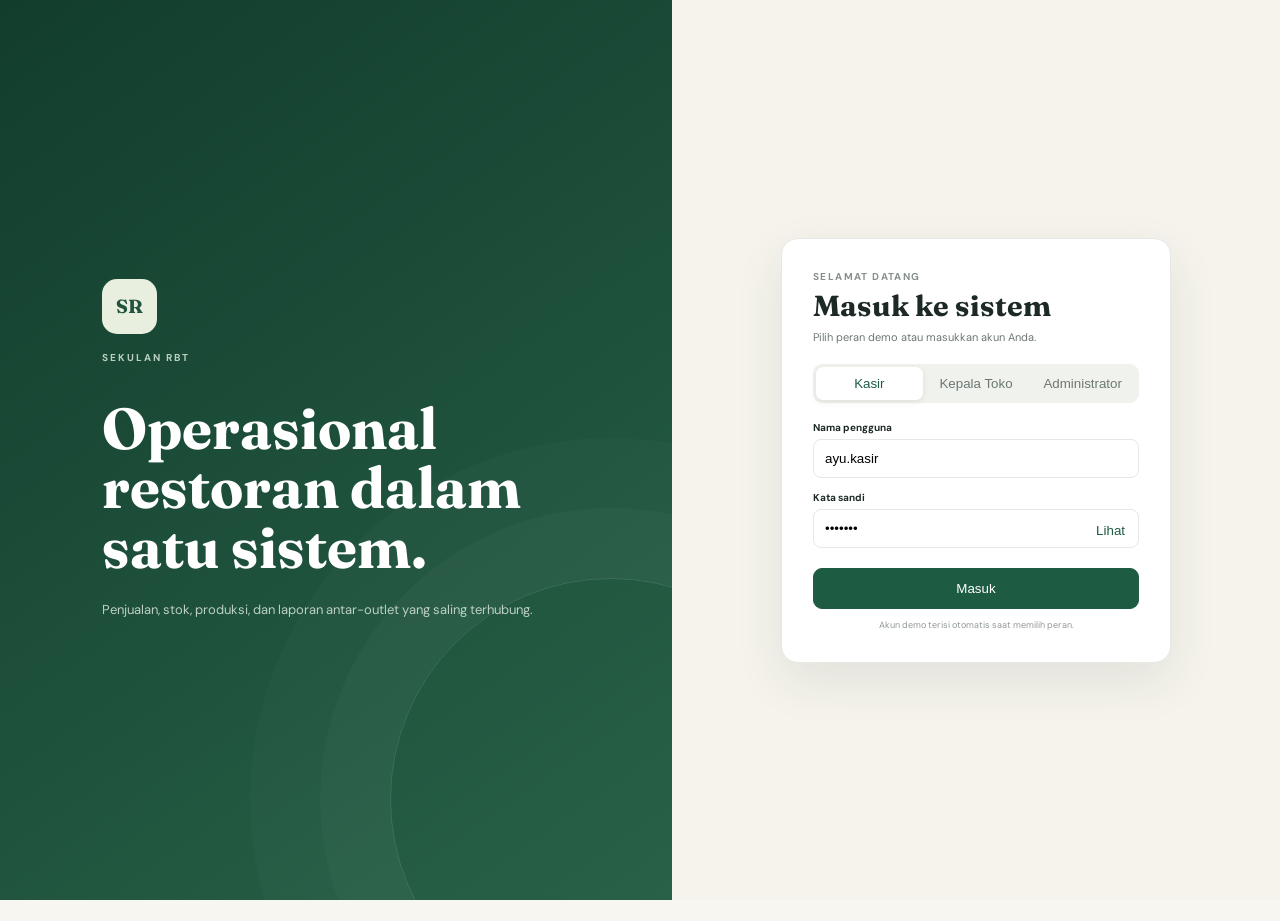
==== index.html @ 264e91ba "Initial commit dari proyek lokal" ====
<!doctype html>
<html lang="id">
<head>
  <meta charset="UTF-8" />
  <meta name="viewport" content="width=device-width, initial-scale=1.0" />
  <title>Sekulan RBT POS</title>
  <link rel="preconnect" href="https://fonts.googleapis.com">
  <link rel="preconnect" href="https://fonts.gstatic.com" crossorigin>
  <link href="https://fonts.googleapis.com/css2?family=DM+Sans:wght@400;500;600;700&family=Fraunces:opsz,wght@9..144,600;9..144,700&display=swap" rel="stylesheet">
  <link rel="stylesheet" href="styles.css" />
</head>
<body>
  <div class="app-shell">
    <aside class="sidebar">
      <div class="brand">
        <div class="brand-mark">SR</div>
        <div><strong>Sekulan RBT</strong><span>Point of Sale</span></div>
      </div>
      <nav>
        <button class="nav-item active" data-view="pos"><span>▦</span> Kasir</button>
        <button class="nav-item" data-view="inventory"><span>◫</span> Persediaan</button>
        <button class="nav-item" data-view="orders"><span>☰</span> Pesanan</button>
        <button class="nav-item" data-view="reports"><span>⌁</span> Laporan</button>
        <button class="nav-item" data-view="admin"><span>⚙</span> Admin</button>
      </nav>
      <div class="outlet-card">
        <span class="eyebrow">OUTLET AKTIF</span>
        <strong>Sekulan RBT 519A</strong>
        <span>Kasir hanya dapat mengakses outlet ini.</span>
      </div>
      <div class="profile"><div class="avatar">AS</div><div><strong>Ayu Setiani</strong><span>Kasir • Shift pagi</span></div><button id="logoutButton" aria-label="Keluar" title="Logout">↗</button></div>
    </aside>

    <main>
      <section id="pos" class="view active">
        <header class="topbar">
          <div><p class="eyebrow">MINGGU, 20 SEPTEMBER 2026</p><h1>Selamat pagi, Ayu</h1><span class="shift-badge hidden" id="shiftBadge"></span></div>
          <div class="top-actions"><button class="btn ghost" id="closeShift">Tutup shift</button><button class="btn primary" id="newOrder">+ Pesanan baru</button></div>
        </header>

        <div class="pos-layout">
          <section class="menu-pane">
            <div class="search-row">
              <label class="search"><span>⌕</span><input id="menuSearch" placeholder="Cari menu atau harga..." /><button type="button" class="search-clear hidden" id="clearSearch" aria-label="Hapus pencarian">×</button></label>
              <button class="btn add-menu" id="addMenu">＋ Tambah menu</button>
            </div>
            <div class="category-tabs" id="categoryTabs"></div>
            <div class="section-heading"><div><h2 id="categoryTitle">Menu paket</h2><p id="itemCount"></p></div><button class="icon-btn">⋮</button></div>
            <div class="menu-grid" id="menuGrid"></div>
          </section>

          <aside class="cart-pane">
            <div class="cart-head"><div><p class="eyebrow">PESANAN</p><h2 id="cartOrderNo">#RBT-0920-087</h2></div><span class="status" id="cartStatus">Makan di tempat</span></div>
            <div class="customer-row"><span>◎</span><div id="customerInfo"><small>Pelanggan</small><strong>Umum</strong></div><button id="changeCustomer">Ubah</button></div>
            <div class="cart-list" id="cartList"></div>
            <button class="add-note" id="addFee">＋ Tambahkan fee driver</button>
            <div class="totals">
              <div><span>Subtotal</span><strong id="subtotal">Rp0</strong></div>
              <div id="feeLine" class="hidden"><span id="feeLineLabel">Fee driver</span><strong id="feeTotal">-Rp0</strong></div>
              <div id="paidLine" class="hidden"><span>Dibayar</span><strong id="paidTotal">-Rp0</strong></div>
              <div class="grand-total"><span id="grandLabel">Total pembayaran</span><strong id="grandTotal">Rp0</strong></div>
            </div>
            <button class="pay-button" id="payButton"><span>Bayar sekarang</span><strong id="payAmount">Rp0</strong></button>
            <p class="stock-note">Stok barang dagangan akan terpotong otomatis setelah pembayaran.</p>
          </aside>
        </div>
      </section>

      <section id="inventory" class="view">
        <header class="topbar"><div><p class="eyebrow">OPERASIONAL OUTLET</p><h1>Persediaan</h1></div><div class="top-actions"><button class="btn ghost" id="productionIssue">− Keluarkan untuk produksi</button><button class="btn primary" id="transferStock">⇄ Transfer antar toko</button></div></header>
        <div class="summary-grid">
          <article><span class="metric-icon amber">!</span><div><small>Stok menipis</small><strong id="lowStockCount">6 item</strong></div><span class="trend warn">Perlu restok</span></article>
          <article><span class="metric-icon green">✓</span><div><small>Bahan baku</small><strong id="rawItemCount">48 item</strong></div><span class="trend">Aktif</span></article>
          <article><span class="metric-icon blue">↗</span><div><small>Transfer hari ini</small><strong>3 TAT</strong></div><span class="trend">Tercatat</span></article>
        </div>
        <div class="stock-ledger-tabs"><button class="active" data-stock="raw">LPP bahan baku</button><button data-stock="finished">LPP barang dagangan</button><span>Dua buku stok dicatat terpisah</span></div>
        <div class="inventory-grid">
          <article class="panel"><div class="panel-head"><div><h2 id="stockTitle">Stok bahan baku</h2><p id="stockSubtitle">Masuk, pemakaian produksi, dan transfer.</p></div><button class="btn ghost" id="stockIn">+ Stok masuk</button></div><div id="rawTable"></div></article>
          <article class="panel"><div class="panel-head"><div><h2>Riwayat TAT</h2><p>Transfer antar toko terbaru.</p></div><button class="text-btn">Lihat semua</button></div><div class="timeline" id="tatList"></div></article>
        </div>
        <article class="panel" id="requestPanel">
          <div class="panel-head"><div><h2>Permintaan barang</h2><p id="requestCount">Pengajuan bahan baku, persetujuan, PO, dan penerimaan.</p></div><button class="btn primary" id="addRequest">+ Buat permintaan</button></div>
          <div class="order-toolbar"><div class="order-chips" id="requestStatusFilter"><button class="active" data-status="Semua">Semua</button><button data-status="Menunggu persetujuan">Menunggu persetujuan</button><button data-status="Disetujui">Disetujui</button><button data-status="PO dicetak">PO dicetak</button><button data-status="Selesai">Selesai</button><button data-status="Ditolak">Ditolak</button></div><label class="search"><span>⌕</span><input id="requestSearch" placeholder="Cari no. permintaan atau peminta..." /></label></div>
          <div class="table-scroll" id="requestTable"></div>
        </article>
        <div id="requestFormPanel" class="hidden">
          <article class="panel">
            <div class="panel-head"><div><h2>Pilih bahan baku</h2><p>Item menipis tampil paling atas dan sudah tercentang. Isi qty yang diminta untuk setiap item yang dicentang.</p></div></div>
            <div class="order-info req-info"><label>Outlet<span id="rfOutletWrap"></span></label><label>Catatan<input id="rfNote" placeholder="Mis. untuk produksi akhir pekan" /></label></div>
            <div class="order-toolbar"><div class="order-chips" id="rfStatusFilter"><button class="active" data-status="Semua">Semua</button><button data-status="Menipis">Menipis</button><button data-status="Aman">Aman</button></div><label class="search"><span>⌕</span><input id="rfSearch" placeholder="Cari nama bahan baku..." /></label></div>
            <div class="table-scroll" id="rfTable"></div>
            <div class="req-form-foot"><strong id="rfSummary"></strong><div class="modal-actions"><button class="btn ghost" id="rfCancel">Batal</button><button class="btn primary" id="rfSubmit">Ajukan permintaan</button></div></div>
          </article>
        </div>
      </section>

      <section id="orders" class="view">
        <header class="topbar"><div><p class="eyebrow">PESANAN TERJADWAL</p><h1 id="ordersTitle">Pesanan</h1></div><div class="top-actions"><button class="btn primary" id="addOrder">+ Buat order</button></div></header>
        <div id="orderListPanel">
          <div class="order-toolbar"><div class="order-chips" id="orderStatusFilter"><button class="active" data-status="Semua">Semua</button><button data-status="Open">Open</button><button data-status="Selesai">Selesai</button></div><select id="orderOutletFilter"></select><label class="search"><span>⌕</span><input id="orderSearch" placeholder="Cari no. order atau pelanggan..." /></label></div>
          <article class="panel"><div class="panel-head"><div><h2>Daftar order</h2><p id="orderCount"></p></div></div><div class="table-scroll" id="orderTable"></div></article>
        </div>
        <div id="orderFormPanel" class="hidden">
          <div class="pos-layout order-form">
            <section class="menu-pane">
              <p class="form-step">1. Informasi order</p>
              <div class="order-info">
                <label>Outlet<span id="ofOutletWrap"></span></label>
                <label>Nama pelanggan<input id="ofCustomer" placeholder="Nama pelanggan / instansi" /></label>
                <label>No. HP<input id="ofPhone" placeholder="08xx-xxxx-xxxx" /></label>
                <label>Estimasi tanggal<input id="ofDate" type="date" /></label>
                <label>Estimasi jam<input id="ofTime" type="time" /></label>
                <label>Catatan<input id="ofNote" placeholder="Mis. antar ke kantor lt.3" /></label>
              </div>
              <p class="form-step">2. Pilih item <small>Semua menu tampil tanpa melihat stok</small></p>
              <div class="search-row"><label class="search"><span>⌕</span><input id="ofSearch" placeholder="Cari menu atau harga..." /></label></div>
              <div class="category-tabs" id="ofTabs"></div>
              <div class="menu-grid of-grid" id="ofGrid"></div>
            </section>
            <aside class="cart-pane order-summary">
              <div class="cart-head"><div><p class="eyebrow">RINGKASAN ORDER</p><h2 id="ofId">ORD-0920-005</h2></div></div>
              <div class="of-scroll">
                <div class="cart-list" id="ofItems"></div>
                <div class="totals"><div class="grand-total"><span>Subtotal</span><strong id="ofSubtotal">Rp0</strong></div></div>
                <p class="form-step">3. Pembayaran awal</p>
                <div class="of-options"><label class="check-row"><input type="radio" name="ofPay" value="none" checked /> Belum bayar</label><label class="check-row"><input type="radio" name="ofPay" value="partial" /> Sebagian</label><label class="check-row"><input type="radio" name="ofPay" value="full" /> Lunas</label></div>
                <div id="ofPayFields" class="of-fields hidden"><label>Nominal<input id="ofPayAmount" type="number" min="0" /></label><label>Metode<select id="ofPayMethod"><option>Tunai</option><option>QRIS</option><option>Kartu debit</option></select></label></div>
                <div class="of-rest"><span>Sisa</span><strong id="ofRest">Rp0</strong></div>
                <p class="form-step">4. Fee driver <small>opsional, biaya keluar</small></p>
                <label class="check-row"><input type="checkbox" id="ofFeeOn" /> Ada fee driver</label>
                <div id="ofFeeFields" class="of-fields hidden"><label>Bentuk fee<select id="ofFeeType"><option value="cash">Uang tunai</option><option value="stock">Rokok</option></select></label><label id="ofFeeLabel">Nominal fee<input id="ofFeeValue" type="number" min="0" /></label></div>
                <p class="form-step">5. Status order</p>
                <div class="of-options"><label class="check-row"><input type="radio" name="ofStatus" value="Open" checked /> Open – tampil di Kasir</label><label class="check-row"><input type="radio" name="ofStatus" value="Selesai" /> Selesai</label></div>
                <p class="order-hint hidden" id="ofStatusHint">Stok akan dipotong saat disimpan.</p>
              </div>
              <div class="modal-actions"><button class="btn ghost" id="ofCancel">Batal</button><button class="btn primary" id="ofSave">Simpan order</button></div>
            </aside>
          </div>
        </div>
      </section>

      <section id="reports" class="view">
        <header class="topbar"><div><p class="eyebrow">REGISTER SALES</p><h1>Laporan penjualan</h1></div><div class="top-actions"><div class="period-switch" id="periodSwitch"><button data-period="harian">Harian</button><button class="active" data-period="mingguan">Mingguan</button><button data-period="bulanan">Bulanan</button><button data-period="tahunan">Tahunan</button></div><button class="btn primary" id="exportSales">⇩ Export CSV</button></div></header>
        <div class="report-filter"><label>Outlet<select id="reportOutlet"><option>Semua outlet</option><option>Sekulan RBT 519A</option><option>RM RBT 519A</option></select></label><label>Shift<select id="reportShift"><option>Semua shift</option><option>Shift 1 • 06.00–14.00</option><option>Shift 2 • 14.00–22.00</option><option>Shift 3 • 22.00–06.00</option></select></label><label>Periode<input type="date" value="2026-09-20"></label></div>
        <div class="summary-grid report-summary">
          <article><div><small>Penjualan bersih</small><strong>Rp42.860.000</strong></div><span class="trend positive">↑ 12,4%</span></article>
          <article><div><small>Jumlah transaksi</small><strong>1.284</strong></div><span class="trend positive">↑ 8,1%</span></article>
          <article><div><small>Rata-rata struk</small><strong>Rp33.380</strong></div><span class="trend">Stabil</span></article>
          <article><div><small>Pembatalan</small><strong>7</strong></div><span class="trend warn">Perlu tinjau</span></article>
        </div>
        <div class="report-grid">
          <article class="panel chart-card"><div class="panel-head"><div><h2>Tren penjualan</h2><p>14–20 September 2026</p></div><strong>Rp42,86 jt</strong></div><div class="chart" id="salesChart"></div></article>
          <article class="panel"><div class="panel-head"><div><h2>Menu terlaris</h2><p>Berdasarkan jumlah terjual</p></div></div><div id="topItems"></div></article>
        </div>
        <article class="panel detail-panel"><div class="panel-head"><div><h2>Detail register sales</h2><p id="reportCaption">Rekap mingguan per outlet dan shift</p></div><button class="text-btn" id="printReport">Cetak laporan</button></div><div class="table-scroll" id="salesDetail"></div></article>
        <article class="panel detail-panel"><div class="panel-head"><div><h2>Histori pembatalan</h2><p>Semua cancel tercatat tanpa kata sandi dan masuk BA shift.</p></div><span class="status alert">7 perlu tinjau</span></div><div class="table-scroll" id="cancelHistory"></div></article>
      </section>

      <section id="admin" class="view">
        <header class="topbar"><div><p class="eyebrow">PUSAT KONTROL</p><h1>Administrasi</h1></div><button class="btn primary" id="addUser">+ Tambah pengguna</button></header>
        <div class="admin-tabs" id="adminTabs"><button class="active" data-admin="users">Shift & pengguna</button><button data-admin="outlets">Outlet</button><button data-admin="menus">Master menu</button><button data-admin="logins">Master login</button><button data-admin="access">Hak akses</button><button data-admin="notifications">Notifikasi owner</button></div>
        <div id="adminUsers" class="admin-content active"><div class="summary-grid">
          <article><span class="metric-icon green">3</span><div><small>Shift aktif</small><strong>3 shift</strong></div><span class="trend">24 jam</span></article>
          <article><span class="metric-icon blue">8</span><div><small>Outlet terdaftar</small><strong>8 outlet</strong></div><span class="trend">Aktif</span></article>
          <article><span class="metric-icon amber">!</span><div><small>BA menunggu owner</small><strong>2 dokumen</strong></div><span class="trend warn">Tinjau</span></article>
        </div>
        <div class="admin-grid">
          <article class="panel"><div class="panel-head"><div><h2>Pengaturan 3 shift</h2><p>Kepala Toko wajib menyelesaikan berita acara sebelum shift ditutup.</p></div><button class="btn ghost" id="editShifts">Ubah jadwal</button></div><div id="shiftCards"></div></article>
          <article class="panel"><div class="panel-head"><div><h2>Pengguna & akses outlet</h2><p>Kasir dibatasi pada outlet sesuai login.</p></div></div><div id="userList"></div></article>
        </div>
        <article class="panel detail-panel"><div class="panel-head"><div><h2>Berita acara tutup shift</h2><p>Ringkasan selisih kas dan pembatalan untuk pemberitahuan owner.</p></div><button class="text-btn">Lihat arsip</button></div><div class="table-scroll" id="baTable"></div></article></div>
        <div id="adminOutlets" class="admin-content"><article class="panel"><div class="panel-head"><div><h2>Informasi outlet</h2><p>Data identitas outlet yang digunakan pada login ini.</p></div><button class="btn primary" id="addOutlet">Edit informasi outlet</button></div><div class="outlet-grid single" id="outletGrid"></div></article></div>
        <div id="adminMenus" class="admin-content"><article class="panel"><div class="panel-head"><div><h2>Master menu</h2><p>Kelola kategori, harga jual, stok, dan resep produksi.</p></div><button class="btn primary" id="adminAddMenu">+ Tambah menu</button></div><div class="table-scroll" id="masterMenuTable"></div></article></div>
        <div id="adminLogins" class="admin-content"><article class="panel"><div class="panel-head"><div><h2>Master login</h2><p>Kelola akun, peran, outlet, shift, dan status akses.</p></div><button class="btn primary" id="addLogin">+ Tambah login</button></div><div class="table-scroll" id="masterLoginTable"></div></article></div>
        <div id="adminAccess" class="admin-content"><article class="panel empty-admin"><h2>Hak akses</h2><p>Kasir hanya mengakses menu Kasir untuk transaksi penjualan di outlet serta shift sesuai login, termasuk memproses order Open outletnya (menambah item dan menerima pembayaran). Kepala Toko mengakses Persediaan, Pesanan (hanya outletnya), Laporan, dan Admin terbatas (shift &amp; pengguna, outlet), serta mengotorisasi tutup shift dan pembatalan item order untuk shift yang dipimpinnya. Administrator mengakses Persediaan, Pesanan, Laporan, dan seluruh Admin untuk semua outlet.</p></article></div>
        <div id="adminNotifications" class="admin-content"><article class="panel empty-admin"><h2>Notifikasi owner</h2><p>Peringatan cancel, BA tutup shift, stok minimum, dan transfer antar toko dikirim melalui pusat notifikasi ini.</p></article></div>
      </section>
    </main>
  </div>

  <div class="modal-backdrop" id="modalBackdrop">
    <div class="modal" id="modalContent"></div>
  </div>
  <div class="toast" id="toast"></div>
  <div id="poPrint"></div>
  <div class="login-screen" id="loginScreen">
    <div class="login-visual"><div class="login-brand">SR</div><p>SEKULAN RBT</p><h1>Operasional restoran dalam satu sistem.</h1><span>Penjualan, stok, produksi, dan laporan antar-outlet yang saling terhubung.</span></div>
    <form class="login-card" id="loginForm"><p class="eyebrow">SELAMAT DATANG</p><h2>Masuk ke sistem</h2><p>Pilih peran demo atau masukkan akun Anda.</p><div class="role-switch"><button type="button" class="active" data-role="cashier">Kasir</button><button type="button" data-role="kepala">Kepala Toko</button><button type="button" data-role="admin">Administrator</button></div><label>Nama pengguna<input id="loginUser" value="ayu.kasir" autocomplete="username"></label><label>Kata sandi<div class="password-field"><input id="loginPass" type="password" value="demo123" autocomplete="current-password"><button type="button" id="togglePassword">Lihat</button></div></label><button type="submit" class="btn primary login-submit">Masuk</button><small>Akun demo terisi otomatis saat memilih peran.</small></form>
  </div>
  <div class="login-screen shift-screen closed" id="shiftScreen">
    <div class="login-visual"><div class="login-brand">SR</div><p>MULAI SHIFT</p><h1>Siapkan shift sebelum melayani.</h1><span>Catat modal awal kas dan cek kesiapan perangkat. Kepala Toko akan memverifikasi pembukaan shift beserta catatan serah terima.</span></div>
    <div class="login-card opening-card"><p class="eyebrow">MULAI SHIFT</p><h2 id="shiftTitle">Shift 1</h2><div class="shift-identity" id="shiftIdentity"></div><label>Modal awal kas (Rp)<input id="openingCash" type="number" min="0" placeholder="0"></label><p class="shift-section">Checklist kesiapan</p><label class="check-row"><input type="checkbox"> Printer struk siap</label><label class="check-row"><input type="checkbox"> Mesin EDC menyala</label><label class="check-row"><input type="checkbox"> QRIS aktif</label><div class="modal-actions"><button type="button" class="btn ghost" id="shiftLogout">Keluar</button><button type="button" class="btn primary" id="startShift">Mulai shift</button></div></div>
  </div>
  <script src="app.js"></script>
</body>
</html>
---- styles.css ----
:root{--ink:#1c2924;--muted:#6d7772;--line:#e5e8e5;--paper:#f7f6f1;--white:#fff;--green:#1e5b43;--green-2:#2e775a;--lime:#dceacc;--orange:#ee8b3a;--red:#be4a3d;--shadow:0 18px 50px rgba(35,52,44,.09)}
*{box-sizing:border-box}body{margin:0;background:var(--paper);color:var(--ink);font-family:"DM Sans",sans-serif}.app-shell{min-height:100vh;display:grid;grid-template-columns:238px 1fr}.sidebar{position:sticky;top:0;height:100vh;background:#173f31;color:#fff;padding:24px 18px;display:flex;flex-direction:column}.brand{display:flex;align-items:center;gap:11px;padding:0 8px 27px}.brand-mark{width:39px;height:39px;border-radius:11px;background:#e7efdd;color:#214c39;display:grid;place-items:center;font-family:"Fraunces",serif;font-weight:700}.brand strong,.brand span{display:block}.brand span{font-size:11px;color:#a8c1b4;margin-top:2px}.sidebar nav{display:grid;gap:7px}.nav-item{border:0;background:transparent;color:#b9ccc3;padding:12px 14px;border-radius:10px;text-align:left;font:600 14px inherit;cursor:pointer}.nav-item span{display:inline-grid;width:26px;font-size:18px}.nav-item.active,.nav-item:hover{background:#285844;color:#fff}.outlet-card{margin-top:auto;background:#285844;border:1px solid #3c6a57;border-radius:12px;padding:14px;display:grid;gap:5px}.outlet-card .eyebrow{color:#a6c4b6}.outlet-card strong{font-size:13px}.outlet-card span:last-child{font-size:10px;line-height:1.45;color:#b9ccc3}.profile{display:flex;align-items:center;gap:9px;margin-top:16px;padding:10px 6px 0;border-top:1px solid #35604e}.avatar{width:34px;height:34px;border-radius:50%;background:#e9b982;color:#5b3219;display:grid;place-items:center;font-weight:700;font-size:12px}.profile div:nth-child(2){min-width:0}.profile strong,.profile span{display:block}.profile strong{font-size:12px}.profile span{font-size:10px;color:#a8c1b4}.profile button{margin-left:auto;background:transparent;border:0;color:#c7d6cf;font-size:18px}.view{display:none;min-height:100vh;padding:28px 30px}.view.active{display:block}.topbar{display:flex;align-items:center;justify-content:space-between;margin-bottom:25px}.eyebrow{font-size:10px;letter-spacing:1.4px;font-weight:700;color:#85908b;margin:0 0 5px}.topbar h1{font:700 31px/1 "Fraunces",serif;margin:0}.top-actions{display:flex;gap:9px}.btn{border:1px solid var(--line);border-radius:9px;padding:10px 15px;background:#fff;font:600 12px inherit;cursor:pointer;color:var(--ink)}.btn.primary{background:var(--green);border-color:var(--green);color:#fff}.btn:hover{transform:translateY(-1px)}.pos-layout{display:grid;grid-template-columns:minmax(500px,1fr) 355px;gap:20px}.menu-pane,.cart-pane,.panel{background:#fff;border:1px solid var(--line);border-radius:15px;box-shadow:0 1px 0 rgba(0,0,0,.02)}.menu-pane{padding:18px}.search-row{display:flex;gap:10px}.search{height:42px;border:1px solid var(--line);background:#fafafa;border-radius:9px;display:flex;align-items:center;gap:8px;padding:0 12px;flex:1}.search input{border:0;outline:0;background:transparent;width:100%;font:12px inherit}.add-menu{white-space:nowrap}.category-tabs{display:flex;gap:7px;padding:17px 0;border-bottom:1px solid var(--line);overflow:auto}.category-tabs button{border:0;border-radius:8px;padding:8px 11px;background:#f1f2ef;color:#65706b;font:600 11px inherit;cursor:pointer;white-space:nowrap}.category-tabs button.active{background:#dfeadd;color:#24523f}.section-heading{display:flex;align-items:center;justify-content:space-between;padding:19px 1px 14px}.section-heading h2,.cart-head h2,.panel h2{margin:0;font:700 20px/1.2 "Fraunces",serif}.section-heading p,.panel p{margin:4px 0 0;font-size:11px;color:var(--muted)}.icon-btn{border:0;background:transparent;font-size:20px}.menu-grid{display:grid;grid-template-columns:repeat(3,minmax(130px,1fr));gap:10px}.menu-card{border:1px solid var(--line);border-radius:12px;background:#fff;text-align:left;padding:0;overflow:hidden;cursor:pointer;transition:.15s}.menu-card:hover{transform:translateY(-2px);border-color:#aac4b3;box-shadow:var(--shadow)}.food-art{height:85px;background:linear-gradient(135deg,#e7ddc7,#f2ede2);position:relative;display:grid;place-items:center;font:700 31px "Fraunces",serif;color:#9b6e41}.food-art:after{content:"";position:absolute;width:56px;height:56px;border-radius:50%;border:5px solid rgba(255,255,255,.58)}.food-art span{z-index:1}.menu-info{padding:11px}.menu-info strong,.menu-info span{display:block}.menu-info strong{font-size:12px;min-height:30px;line-height:1.3}.menu-info span{font-size:12px;color:var(--green);font-weight:700;margin-top:5px}.menu-info small{font-size:9px;color:#89938e}.cart-pane{padding:18px;display:flex;flex-direction:column;height:calc(100vh - 109px);position:sticky;top:28px}.cart-head{display:flex;justify-content:space-between;align-items:flex-start;padding-bottom:15px;border-bottom:1px solid var(--line)}.status{background:#f0eee4;color:#726b49;padding:6px 8px;border-radius:20px;font-size:9px;font-weight:700}.customer-row{display:flex;gap:10px;align-items:center;padding:12px 0;border-bottom:1px solid var(--line)}.customer-row>span{width:31px;height:31px;border-radius:50%;background:#edf2ed;display:grid;place-items:center}.customer-row div{flex:1}.customer-row small,.customer-row strong{display:block;font-size:10px}.customer-row strong{font-size:12px;margin-top:2px}.customer-row button,.text-btn{border:0;background:none;color:var(--green);font:700 10px inherit;cursor:pointer}.cart-list{flex:1;overflow:auto;padding:8px 0}.empty-cart{text-align:center;color:#9ba39f;font-size:12px;padding:55px 15px}.cart-item{display:grid;grid-template-columns:1fr auto;gap:9px;padding:11px 0;border-bottom:1px dashed var(--line)}.cart-item strong{font-size:11px;display:block}.cart-item small{font-size:9px;color:var(--muted)}.cart-item .price{text-align:right;font-size:11px;font-weight:700}.qty{display:flex;gap:7px;align-items:center;margin-top:7px}.qty button{width:22px;height:22px;border-radius:6px;border:1px solid var(--line);background:#fff;cursor:pointer}.cancel-link{color:var(--red);border:0;background:0;font-size:9px;cursor:pointer;padding:4px 0}.add-note{border:1px dashed #b9c7be;background:#f7faf7;color:var(--green);padding:10px;border-radius:8px;font:600 10px inherit;cursor:pointer}.totals{display:grid;gap:9px;padding:14px 0}.totals div{display:flex;justify-content:space-between;font-size:11px}.totals .grand-total{padding-top:11px;border-top:1px solid var(--line);font-size:13px}.grand-total strong{font-size:18px}.pay-button{border:0;border-radius:10px;background:var(--green);color:#fff;padding:13px 15px;display:flex;justify-content:space-between;font:600 12px inherit;cursor:pointer}.pay-button:hover{background:var(--green-2)}.stock-note{text-align:center;color:#929b96;font-size:8px;margin:8px 0 0}.hidden{display:none!important}.summary-grid{display:grid;grid-template-columns:repeat(3,1fr);gap:14px;margin-bottom:18px}.summary-grid article{background:#fff;border:1px solid var(--line);border-radius:13px;padding:17px;display:flex;align-items:center;gap:12px}.summary-grid article>div{flex:1}.summary-grid small,.summary-grid strong{display:block}.summary-grid small{font-size:10px;color:var(--muted)}.summary-grid strong{font:700 20px "Fraunces",serif;margin-top:4px}.metric-icon{width:39px;height:39px;border-radius:10px;display:grid;place-items:center;font-weight:700}.metric-icon.amber{background:#fff0da;color:#b36b23}.metric-icon.green{background:#e6f2e8;color:#337154}.metric-icon.blue{background:#e4eff2;color:#397486}.trend{font-size:9px;background:#f0f3f0;color:#67706c;padding:5px 7px;border-radius:20px}.trend.warn{background:#fff0da;color:#a85e18}.trend.positive{background:#e6f2e8;color:#31714f}.inventory-grid,.report-grid{display:grid;grid-template-columns:1.65fr 1fr;gap:18px}.panel{padding:18px}.panel-head{display:flex;justify-content:space-between;align-items:flex-start;margin-bottom:17px}.stock-table{width:100%;border-collapse:collapse}.stock-table th{text-align:left;font-size:9px;letter-spacing:.6px;color:#8c9691;padding:8px;border-bottom:1px solid var(--line)}.stock-table td{font-size:11px;padding:12px 8px;border-bottom:1px solid #eff1ef}.stock-table td:last-child{text-align:right}.low{color:#b45c25;font-weight:700}.ok{color:#347055;font-weight:700}.timeline{display:grid;gap:2px}.timeline-item{display:grid;grid-template-columns:28px 1fr auto;gap:10px;padding:11px 0;border-bottom:1px solid var(--line);align-items:start}.timeline-dot{width:27px;height:27px;background:#e7efe8;border-radius:8px;display:grid;place-items:center;color:var(--green)}.timeline-item strong,.timeline-item span{display:block;font-size:10px}.timeline-item span{color:var(--muted);margin-top:3px}.timeline-item time{font-size:9px;color:#929a96}.report-summary{grid-template-columns:repeat(4,1fr)}.report-summary article{align-items:flex-end}.period-switch{background:#eceeea;border-radius:9px;padding:3px}.period-switch button{border:0;background:transparent;padding:7px 10px;border-radius:7px;font:600 10px inherit;color:var(--muted)}.period-switch button.active{background:#fff;color:var(--ink);box-shadow:0 1px 5px rgba(0,0,0,.08)}.chart{height:245px;display:flex;align-items:flex-end;gap:12px;padding:20px 4px 0;border-bottom:1px solid var(--line);background:repeating-linear-gradient(to top,transparent 0,transparent 59px,#eff1ef 60px)}.bar-wrap{height:100%;flex:1;display:flex;flex-direction:column;justify-content:flex-end;align-items:center;gap:7px}.bar{width:70%;max-width:40px;background:linear-gradient(#4f8d6e,#245740);border-radius:6px 6px 1px 1px;min-height:20px;position:relative}.bar:hover{background:var(--orange)}.bar-wrap small{font-size:9px;color:var(--muted)}.rank-item{display:grid;grid-template-columns:22px 1fr auto;gap:10px;padding:13px 0;border-bottom:1px solid var(--line);align-items:center}.rank-num{font:700 15px "Fraunces",serif;color:#85908b}.rank-item strong,.rank-item small{display:block;font-size:11px}.rank-item small{color:var(--muted);margin-top:3px}.rank-item>strong{color:var(--green)}.modal-backdrop{position:fixed;inset:0;background:rgba(13,29,23,.55);display:none;place-items:center;z-index:105;padding:20px}.modal-backdrop.open{display:grid}.modal{width:min(440px,100%);max-height:calc(100vh - 40px);overflow:auto;background:#fff;border-radius:16px;padding:23px;box-shadow:0 30px 80px rgba(0,0,0,.25)}.modal h2{font:700 23px "Fraunces",serif;margin:0 0 7px}.modal p{font-size:11px;color:var(--muted);line-height:1.5}.modal label{display:block;font-size:10px;font-weight:700;margin:14px 0 5px}.modal input,.modal select{width:100%;padding:11px;border:1px solid var(--line);border-radius:8px;font:12px inherit}.modal-actions{display:flex;justify-content:flex-end;gap:8px;margin-top:19px}.fee-options{display:grid;grid-template-columns:1fr 1fr;gap:8px}.fee-option{padding:14px;border:1px solid var(--line);border-radius:9px;cursor:pointer}.fee-option.selected{border-color:var(--green);background:#edf5ef}.fee-option strong,.fee-option span{display:block;font-size:11px}.fee-option span{font-size:9px;color:var(--muted);margin-top:3px}.toast{position:fixed;top:20px;left:50%;max-width:calc(100vw - 32px);color:#fff;padding:14px 24px;border-radius:12px;font-size:15px;font-weight:600;text-align:center;box-shadow:0 12px 32px rgba(23,63,49,.28);opacity:0;transform:translate(-50%,-12px);transition:.2s;pointer-events:none;background:#173f31;z-index:110}.toast.show{opacity:1;transform:translate(-50%,0)}
@media(max-width:1050px){.app-shell{grid-template-columns:82px 1fr}.sidebar{padding:20px 12px}.brand>div:last-child,.nav-item:not(.active){font-size:0}.nav-item{font-size:0;text-align:center}.nav-item span{font-size:20px;width:auto}.nav-item.active{font-size:0}.outlet-card,.profile div:nth-child(2),.profile button{display:none}.profile{justify-content:center}.menu-grid{grid-template-columns:repeat(2,1fr)}.pos-layout{grid-template-columns:1fr 330px}.report-summary{grid-template-columns:repeat(2,1fr)}}
@media(max-width:760px){.app-shell{display:block}.sidebar{position:fixed;z-index:10;bottom:0;top:auto;height:64px;width:100%;display:flex;flex-direction:row;padding:8px 14px}.brand,.outlet-card,.profile{display:none}.sidebar nav{width:100%;grid-template-columns:repeat(3,1fr)}.nav-item,.nav-item.active{font-size:9px;text-align:center;display:grid;justify-items:center;padding:5px}.nav-item span{font-size:17px}.view{padding:20px 14px 83px}.topbar{align-items:flex-start}.topbar h1{font-size:26px}.pos-layout,.inventory-grid,.report-grid{display:block}.cart-pane{position:relative;top:auto;height:auto;margin-top:14px;min-height:520px}.menu-grid{grid-template-columns:repeat(2,1fr)}.summary-grid,.report-summary{grid-template-columns:1fr 1fr}.inventory-grid .panel{margin-bottom:14px}.period-switch{display:none}.add-menu{padding:9px}.search-row{align-items:stretch}}
.cart-item .price{min-width:76px}.cancel-link{display:block;margin:4px 0 0 auto;padding:2px 0}
.btn.danger{background:#b94a3d;border-color:#b94a3d;color:#fff}.stock-ledger-tabs,.admin-tabs{display:flex;align-items:center;gap:7px;margin-bottom:14px}.stock-ledger-tabs button,.admin-tabs button{border:1px solid var(--line);background:#fff;border-radius:8px;padding:9px 12px;font:600 10px inherit;color:var(--muted);cursor:pointer}.stock-ledger-tabs button.active,.admin-tabs button.active{background:var(--green);border-color:var(--green);color:#fff}.stock-ledger-tabs span{margin-left:auto;font-size:9px;color:var(--muted)}.report-filter{display:grid;grid-template-columns:1fr 1fr 1fr;gap:12px;background:#fff;border:1px solid var(--line);border-radius:13px;padding:13px 16px;margin-bottom:14px}.report-filter label,.form-grid label{font-size:9px;font-weight:700;color:var(--muted)}.report-filter select,.report-filter input{display:block;width:100%;border:0;background:#f5f6f3;border-radius:7px;padding:8px;margin-top:5px;font:11px inherit;color:var(--ink)}.detail-panel{margin-top:18px}.table-scroll{overflow:auto}.data-table{min-width:720px}.data-table td:last-child{text-align:left}.status.alert{background:#fff0da;color:#a85e18}.admin-grid{display:grid;grid-template-columns:1.2fr 1fr;gap:18px}.shift-list{display:grid;gap:8px}.shift-card{display:grid;grid-template-columns:35px 1fr auto;gap:10px;align-items:center;padding:12px;border:1px solid var(--line);border-radius:10px}.shift-num{width:32px;height:32px;display:grid;place-items:center;border-radius:9px;background:#edf3ed;color:var(--green);font-weight:700}.shift-card strong,.shift-card small{display:block;font-size:11px}.shift-card small{font-size:9px;color:var(--muted);margin-top:3px}.status.live{background:#e2f1e5;color:#2c6b4c}.user-row{display:flex;align-items:center;gap:10px;padding:10px 0;border-bottom:1px solid var(--line)}.user-row>div:nth-child(2){flex:1}.user-row strong,.user-row span{display:block;font-size:11px}.user-row span{font-size:9px;color:var(--muted);margin-top:3px}.warning-box{background:#fff3df;border:1px solid #f0d0a3;border-radius:9px;padding:11px;margin:13px 0}.warning-box strong,.warning-box span{display:block;font-size:11px}.warning-box span{font-size:9px;color:#806543;margin-top:4px}.form-grid{display:grid;grid-template-columns:1fr 1fr;gap:10px}.cost-preview{background:#edf4ee;color:var(--green);font-size:11px;font-weight:700;padding:10px;border-radius:8px;margin-top:12px}.ba-summary{display:grid;grid-template-columns:1fr 1fr;gap:8px;margin:15px 0}.ba-summary div{background:#f5f6f3;border-radius:8px;padding:10px}.ba-summary span,.ba-summary strong{display:block;font-size:9px}.ba-summary strong{font-size:13px;margin-top:3px}.modal textarea{width:100%;border:1px solid var(--line);border-radius:8px;padding:10px;font-size:11px;font-family:inherit;resize:vertical}.check-row{display:flex!important;gap:8px;align-items:flex-start;font-weight:500!important;line-height:1.4}.check-row input{width:auto;margin:2px 0 0}.modal .summary-grid article{padding:10px}
@media(max-width:1050px){.admin-grid{grid-template-columns:1fr}.top-actions{flex-wrap:wrap;justify-content:flex-end}}
@media(max-width:760px){.sidebar nav{grid-template-columns:repeat(3,1fr)}.report-filter{grid-template-columns:1fr}.stock-ledger-tabs,.admin-tabs{overflow:auto}.stock-ledger-tabs span{display:none}.top-actions{gap:5px}.top-actions .btn{padding:9px}.admin-grid{display:block}.admin-grid .panel{margin-bottom:14px}}
@media print{.sidebar,.topbar .top-actions,.report-filter,.chart-card+.panel,.detail-panel:last-child{display:none!important}.app-shell{display:block}.view{display:none}.view#reports{display:block;padding:0}.panel{box-shadow:none;border:0}.detail-panel{margin-top:5px}}
.search-clear{width:25px;height:25px;border:0;border-radius:50%;background:#e6e9e5;color:#5c6761;font-size:17px;line-height:1;cursor:pointer;display:grid;place-items:center;flex:0 0 auto}.admin-content{display:none}.admin-content.active{display:block}.empty-admin{min-height:260px;display:grid;align-content:center;justify-items:center;text-align:center}.empty-admin p{max-width:520px}.outlet-grid{display:grid;grid-template-columns:repeat(2,1fr);gap:10px}.outlet-item{display:grid;grid-template-columns:45px 1fr auto;gap:11px;align-items:center;border:1px solid var(--line);border-radius:11px;padding:13px}.outlet-code{width:43px;height:43px;border-radius:10px;background:#e9f0e8;color:var(--green);display:grid;place-items:center;font-weight:700;font-size:11px}.outlet-item strong,.outlet-item span,.outlet-item small{display:block;font-size:11px}.outlet-item span,.outlet-item small{font-size:9px;color:var(--muted);margin-top:3px}.outlet-item>div:last-child{text-align:right}.outlet-item .text-btn{display:block;margin:8px 0 0 auto}.login-screen{position:fixed;inset:0;z-index:100;background:#f5f3ec;display:grid;grid-template-columns:1.05fr .95fr;transition:.35s}.login-screen.closed{opacity:0;visibility:hidden;transform:scale(1.015)}.login-visual{background:linear-gradient(145deg,#123d2d,#286147);color:#fff;padding:clamp(45px,8vw,110px);display:flex;flex-direction:column;justify-content:center;position:relative;overflow:hidden}.login-visual:after{content:"";position:absolute;width:440px;height:440px;border:1px solid rgba(255,255,255,.12);border-radius:50%;right:-160px;bottom:-120px;box-shadow:0 0 0 70px rgba(255,255,255,.025),0 0 0 140px rgba(255,255,255,.018)}.login-brand{width:55px;height:55px;border-radius:15px;background:#e8efde;color:#23533f;display:grid;place-items:center;font:700 19px "Fraunces",serif;z-index:1}.login-visual p{letter-spacing:2px;font-size:10px;font-weight:700;margin:17px 0 35px;color:#bbd0c4}.login-visual h1{font:700 clamp(35px,4.5vw,64px)/1.03 "Fraunces",serif;max-width:620px;margin:0;z-index:1}.login-visual>span{max-width:500px;font-size:13px;line-height:1.7;color:#bdd0c6;margin-top:22px;z-index:1}.login-card{width:min(390px,calc(100% - 50px));margin:auto;background:#fff;border:1px solid var(--line);border-radius:17px;padding:31px;box-shadow:var(--shadow)}.login-card h2{font:700 29px "Fraunces",serif;margin:0 0 7px}.login-card>p:not(.eyebrow){font-size:11px;color:var(--muted);margin:0 0 20px}.login-card label{display:block;font-size:10px;font-weight:700;margin-top:13px}.login-card input{display:block;width:100%;border:1px solid var(--line);border-radius:8px;padding:11px;margin-top:5px;font:12px inherit;outline:none}.login-card input:focus{border-color:#6a967f;box-shadow:0 0 0 3px #e9f1eb}.role-switch{display:grid;grid-template-columns:repeat(3,1fr);background:#f0f2ee;padding:3px;border-radius:9px;margin:18px 0}.role-switch button{border:0;background:transparent;border-radius:7px;padding:9px;font:600 11px inherit;color:var(--muted);cursor:pointer}.role-switch button.active{background:#fff;color:var(--green);box-shadow:0 2px 7px rgba(0,0,0,.08)}.password-field{position:relative}.password-field button{position:absolute;right:8px;top:13px;border:0;background:none;color:var(--green);font:700 9px inherit;cursor:pointer}.password-field input{padding-right:70px}.login-submit{width:100%;margin-top:20px;padding:12px}.login-card>small{display:block;text-align:center;color:#919994;font-size:9px;margin-top:10px}.auth-locked{overflow:hidden}.role-hidden{display:none!important}
.outlet-grid.single{grid-template-columns:minmax(420px,760px)}
.approver-row{background:#edf4ee;border:1px solid #d4e2d6;border-radius:9px;padding:10px 12px;margin:14px 0;font-size:13px}.ftp-package{background:#edf4ee;border:1px solid #d4e2d6;border-radius:9px;padding:12px;margin:14px 0}.ftp-package span,.ftp-package strong,.ftp-package small{display:block}.ftp-package span,.ftp-package small{font-size:9px;color:var(--muted)}.ftp-package strong{font-size:11px;margin:5px 0;word-break:break-all}.ftp-package small{line-height:1.5}
@media(max-width:760px){.outlet-grid{grid-template-columns:1fr}.login-screen{grid-template-columns:1fr}.login-visual{display:none}.login-card{padding:25px}.form-grid{grid-template-columns:1fr}}
.shift-screen .opening-card{width:min(460px,calc(100% - 32px));max-height:calc(100vh - 32px);overflow:auto}.opening-card h2{margin-bottom:12px}.shift-identity{display:grid;grid-template-columns:1fr 1fr;gap:8px;margin-bottom:4px}.shift-identity div{background:#f5f6f3;border-radius:8px;padding:9px 10px}.shift-identity span{display:block;font-size:9px;color:var(--muted)}.shift-identity strong{display:block;font-size:12px;margin-top:2px}.handover-box{background:#f5f6f3;border:1px solid var(--line);border-radius:10px;padding:11px 12px;margin:16px 0 4px;font-size:11px;line-height:1.5}.handover-box small{display:block;font-size:9px;font-weight:700;letter-spacing:1px;color:var(--muted)}.handover-box strong{display:block;font-size:12px;margin:3px 0}.handover-box b{display:block;margin-top:6px;color:var(--green)}.opening-card .check-row{font-size:11px;margin-top:9px}.opening-card .check-row input{width:auto;padding:0;margin:2px 0 0;box-shadow:none}.opening-card>p.shift-section{font-size:10px;font-weight:700;color:var(--ink);margin:18px 0 0}.cash-warning{background:#fff0da;color:#a85e18;border:1px solid #f6d3a6;border-radius:8px;padding:9px 10px;margin:12px 0 0;font-size:11px;font-weight:600;line-height:1.45}.shift-badge{display:inline-block;margin-top:8px;background:var(--lime);color:var(--green);border-radius:999px;padding:5px 11px;font-size:11px;font-weight:700}
body.role-kasir .sidebar{display:none}body.role-kasir .app-shell{grid-template-columns:1fr}@media(max-width:760px){body.role-kasir .view{padding-bottom:20px}}

/* Pesanan terjadwal */
.status.over{background:#fde4dc;color:#b13d24}.over-text{color:#b13d24!important;font-weight:700}
.order-toolbar{display:flex;gap:10px;align-items:center;margin-bottom:14px;flex-wrap:wrap}.order-toolbar select{height:42px;border:1px solid var(--line);border-radius:9px;background:#fff;padding:0 10px;font:12px inherit;color:var(--ink)}.order-toolbar .search{min-width:220px}
.order-chips{background:#eceeea;border-radius:9px;padding:3px;display:flex}.order-chips button{border:0;background:transparent;padding:8px 12px;border-radius:7px;font:600 11px inherit;color:var(--muted);cursor:pointer}.order-chips button.active{background:#fff;color:var(--ink);box-shadow:0 1px 5px rgba(0,0,0,.08)}
#orderTable tbody tr{cursor:pointer}#orderTable tbody tr:hover td{background:#f7faf7}.order-rest{display:block;font-size:9px;color:var(--muted);margin-top:4px}
.order-pills{display:flex;gap:6px;margin:4px 0 0}.order-section{font-size:10px!important;font-weight:700;letter-spacing:1px;text-transform:uppercase;color:#85908b!important;margin:16px 0 6px}
.order-lines div{display:flex;justify-content:space-between;gap:10px;padding:7px 0;border-bottom:1px dashed var(--line);font-size:11px}.order-lines span{color:var(--muted)}
.form-step{font-size:11px;font-weight:700;color:var(--ink);margin:14px 0 8px}.form-step small{font-weight:500;color:var(--muted);margin-left:6px}.menu-pane .form-step:first-child{margin-top:0}
.order-info{display:grid;grid-template-columns:repeat(3,1fr);gap:10px;padding-bottom:6px;border-bottom:1px solid var(--line)}.order-info label,.of-fields label{font-size:9px;font-weight:700;color:var(--muted)}.order-info input,.order-info select,.of-fields input,.of-fields select{display:block;width:100%;border:1px solid var(--line);background:#fafafa;border-radius:8px;padding:9px;margin-top:5px;font:12px inherit;color:var(--ink)}.order-info input:disabled{background:#eef1ed;color:#4c5a53}
.order-form .category-tabs{padding:12px 0}.of-grid{margin-top:12px}
.order-summary .of-scroll{flex:1;overflow:auto;margin-right:-6px;padding-right:6px}.order-summary .cart-list{flex:none;overflow:visible}.order-summary .modal-actions{margin-top:12px}
.of-options{display:grid;gap:6px;font-size:11px}.of-options .check-row,.order-summary>.of-scroll>.check-row{font-size:11px}.of-fields{display:grid;grid-template-columns:1fr 1fr;gap:8px;margin-top:8px}.of-rest{display:flex;justify-content:space-between;font-size:11px;margin-top:10px;padding:8px 10px;background:#f5f6f3;border-radius:8px}.order-hint{font-size:10px;color:#a85e18;margin:6px 0 0}
.qty-input{width:46px;height:22px;border:1px solid var(--line);border-radius:6px;text-align:center;font:11px inherit}
.qty-item{display:grid;gap:4px;margin:4px 0 16px}.qty-item strong{font-size:18px}.qty-item small{font-size:12px;color:var(--muted)}.qty-item span{font-size:17px;font-weight:700;color:var(--green)}.modal .qty-pick{gap:8px;margin-top:6px}.modal .qty-pick button{width:38px;height:38px;border-radius:8px;font-size:16px}.modal .qty-pick input{width:72px;height:38px;padding:0;text-align:center;font:600 14px inherit}
.line-tag{font-style:normal;font-size:8px;font-weight:700;margin-left:6px;padding:2px 6px;border-radius:10px;background:#e2f1e5;color:#2c6b4c;vertical-align:middle}.line-tag.new{background:#fff0da;color:#a85e18}
#customerInfo small+strong+small{margin-top:2px;color:var(--muted)}
.totals .over-line strong,.totals .over-line span{color:#b13d24}.pay-button:disabled{background:#b9c4bd;cursor:default}
.order-pick{display:grid;gap:7px;margin-top:12px}.modal .pick-row{display:flex;align-items:center;gap:10px;margin:0;padding:10px 11px;border:1px solid var(--line);border-radius:9px;cursor:pointer;font-weight:500}.modal .pick-row input{width:auto;margin:0}.pick-row div{flex:1}.pick-row strong,.pick-row small{display:block}.pick-row strong{font-size:12px}.pick-row small{font-size:10px;color:var(--muted);margin-top:2px}.pick-row:has(input:checked){border-color:var(--green);background:#f3f8f4}
@media(max-width:1050px){.order-info{grid-template-columns:1fr 1fr}}
@media(max-width:760px){.sidebar nav{grid-template-columns:repeat(4,1fr)}.order-info,.of-fields{grid-template-columns:1fr}.order-toolbar .search{min-width:0;width:100%}}

/* ===== Permintaan barang bahan baku ===== */
#requestPanel{margin-top:4px}
#requestPanel .order-toolbar .search{min-width:240px}
#requestStatusFilter{flex-wrap:wrap;max-width:100%}
.req-by small{display:block;font-size:9px;font-weight:600;color:var(--muted);margin-top:2px}
.status.wait{background:#fff0da;color:#a85e18}.status.approved{background:#e3eefb;color:#2f5e94}.status.printed{background:#ece6f8;color:#5b4592}.status.done{background:#e2f1e5;color:#2c6b4c}.status.rejected{background:#fde4dc;color:#b13d24}
section#inventory.req-form-open>*:not(.topbar):not(#requestFormPanel){display:none}
section#inventory.req-form-open .top-actions{display:none}
.req-info{grid-template-columns:1fr 2fr;margin-bottom:14px;border-bottom:0}
#rfTable input[type=checkbox]{width:16px;height:16px;accent-color:var(--green);cursor:pointer}
.qty-cell{display:flex;align-items:center;gap:6px}
.qty-cell input,.req-input{width:78px;border:1px solid var(--line);background:#fafafa;border-radius:7px;padding:7px;font:12px inherit;color:var(--ink)}
.req-input.wide{width:100px}
#rfTable tr:has(input[type=checkbox]:checked) td{background:#f3f8f4}
.req-form-foot{display:flex;justify-content:space-between;align-items:center;gap:12px;flex-wrap:wrap;margin-top:14px}
.req-form-foot strong{font-size:12px;color:var(--green)}
.req-form-foot .modal-actions{margin-top:0}
.modal:has(.req-modal){width:min(760px,100%)}
.req-modal .stock-table th,.req-modal .stock-table td{padding:8px 6px}
.req-modal .stock-table td:last-child{text-align:right}
.req-modal h3{font-size:12px;margin:16px 0 6px}
.req-modal .timeline{margin-top:4px}
.req-modal .ba-summary{grid-template-columns:repeat(3,1fr)}
.req-modal .view-only{font-size:10px;color:var(--muted);margin-right:auto;align-self:center}
.diff-neg{color:#b45c25;font-weight:700}.diff-pos{color:#2f5e94;font-weight:700}
.req-total{text-align:right;font-size:12px;font-weight:700;margin-top:8px}
#poPrint{display:none}
@media(max-width:760px){.req-info,.req-modal .ba-summary{grid-template-columns:1fr}}
@media print{
  body.print-po>*{display:none!important}
  body.print-po #poPrint{display:block!important}
  body.print-po{background:#fff}
}
.po-doc{font-family:"DM Sans",sans-serif;color:#1d2621;padding:10px 6px}
.po-doc header{display:flex;justify-content:space-between;align-items:flex-start;border-bottom:2px solid #1d2621;padding-bottom:10px;margin-bottom:14px}
.po-doc h1{font:700 22px "Fraunces",serif;margin:0}
.po-doc header p,.po-doc .po-meta span{display:block;margin:2px 0;font-size:11px}
.po-doc .po-meta{text-align:right}
.po-doc .po-meta strong{font-size:14px;display:block}
.po-doc .po-parties{display:grid;grid-template-columns:1fr 1fr;gap:16px;margin-bottom:14px}
.po-doc .po-parties div{border:1px solid #cfd5d1;border-radius:6px;padding:10px;font-size:11px;line-height:1.6}
.po-doc .po-parties small{display:block;font-size:9px;font-weight:700;letter-spacing:.6px;color:#6b756f}
.po-doc table{width:100%;border-collapse:collapse;font-size:11px}
.po-doc th,.po-doc td{border:1px solid #cfd5d1;padding:7px;text-align:left}
.po-doc td.num,.po-doc th.num{text-align:right}
.po-doc tfoot td{font-weight:700}
.po-doc .po-note{font-size:11px;margin-top:10px}
.po-doc .po-sign{display:grid;grid-template-columns:1fr 1fr;gap:40px;margin-top:40px;font-size:11px;text-align:center}
.po-doc .po-sign span{display:block;border-top:1px solid #1d2621;margin-top:56px;padding-top:4px}
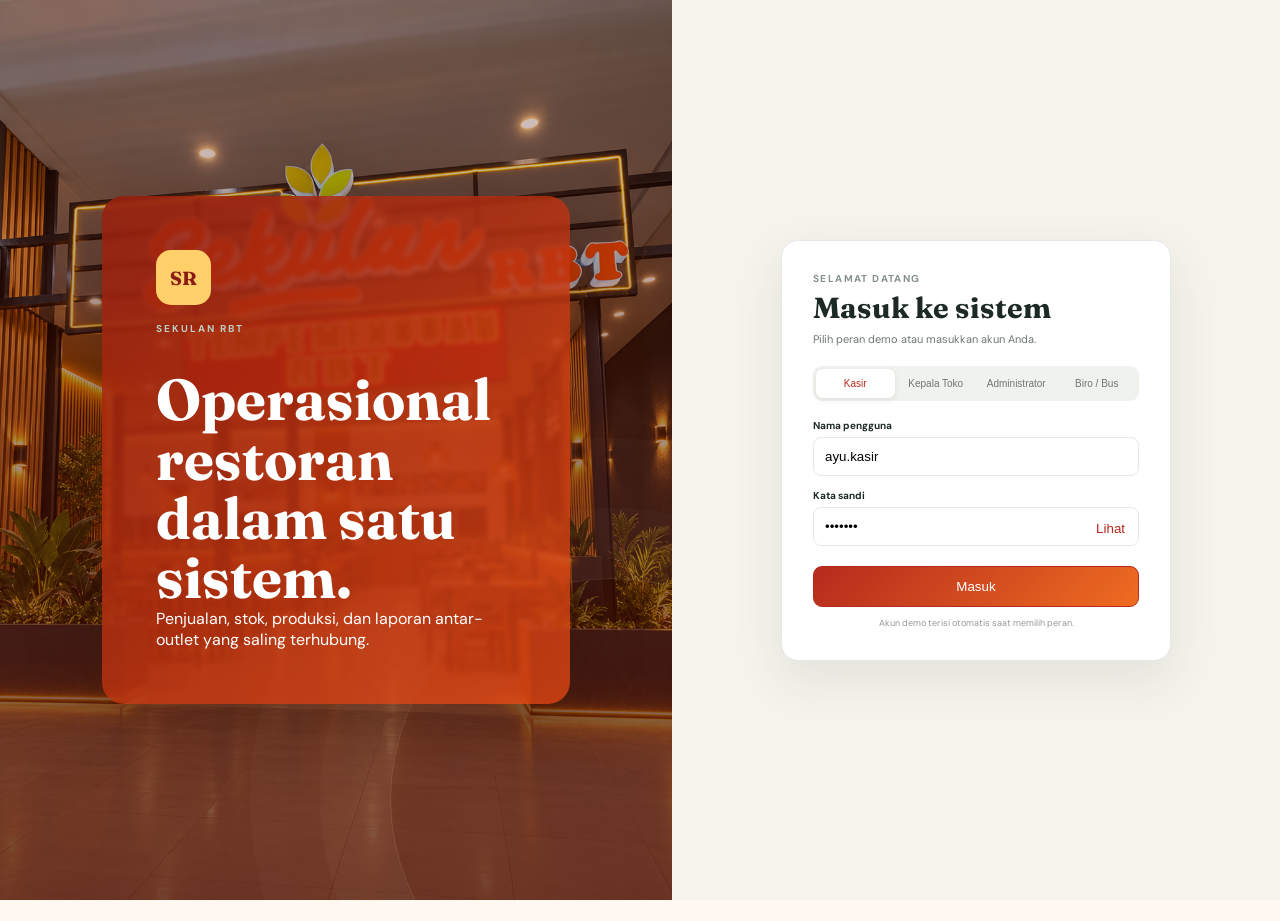
==== commit c6b5181d: "On site review update" ====
--- a/index.html
+++ b/index.html
@@ -18,10 +18,24 @@
       </div>
       <nav>
         <button class="nav-item active" data-view="pos"><span>▦</span> Kasir</button>
-        <button class="nav-item" data-view="inventory"><span>◫</span> Persediaan</button>
+        <button class="nav-item" data-view="reports"><span>⌁</span> Laporan</button>
+        <p class="nav-group" data-group="inventory">Persediaan</p>
+        <button class="nav-item sub" data-view="inventory" data-sub="finished"><span>◫</span> Stok barang dagangan</button>
+        <button class="nav-item sub" data-view="inventory" data-sub="raw"><span>▤</span> Stok bahan baku</button>
+        <button class="nav-item sub" data-view="inventory" data-sub="moves"><span>⇄</span> Mutasi stok</button>
+        <button class="nav-item sub" data-view="inventory" data-sub="opname"><span>☑</span> Stok opname</button>
+        <button class="nav-item sub" data-view="inventory" data-sub="requests"><span>✎</span> Permintaan barang</button>
         <button class="nav-item" data-view="orders"><span>☰</span> Pesanan</button>
-        <button class="nav-item" data-view="reports"><span>⌁</span> Laporan</button>
-        <button class="nav-item" data-view="admin"><span>⚙</span> Admin</button>
+        <p class="nav-group" data-group="master">Master Data</p>
+        <button class="nav-item sub" data-view="inventory" data-sub="menus" data-master="products"><span>☷</span> Master Produk</button>
+        <button class="nav-item sub" data-view="inventory" data-sub="menus" data-master="divisions"><span>⌘</span> Master Divisi</button>
+        <button class="nav-item sub" data-view="admin" data-sub="shifts" data-master="shifts"><span>◷</span> Master Shift</button>
+        <button class="nav-item sub" data-view="admin" data-sub="users" data-master="users"><span>☺</span> Master Pengguna</button>
+        <button class="nav-item sub" data-view="admin" data-sub="outlets" data-master="outlets"><span>⌂</span> Master Outlet</button>
+        <button class="nav-item sub" data-view="admin" data-sub="suppliers" data-master="suppliers"><span>▣</span> Master Supplier</button>
+        <button class="nav-item sub" data-view="admin" data-sub="access" data-master="access"><span>⚿</span> Hak Akses</button>
+        <p class="nav-group" data-group="admin">Administrasi</p>
+        <button class="nav-item sub" data-view="admin" data-sub="notifications"><span>✉</span> Notifikasi owner</button>
       </nav>
       <div class="outlet-card">
         <span class="eyebrow">OUTLET AKTIF</span>
@@ -35,14 +49,14 @@
       <section id="pos" class="view active">
         <header class="topbar">
           <div><p class="eyebrow">MINGGU, 20 SEPTEMBER 2026</p><h1>Selamat pagi, Ayu</h1><span class="shift-badge hidden" id="shiftBadge"></span></div>
-          <div class="top-actions"><button class="btn ghost" id="closeShift">Tutup shift</button><button class="btn primary" id="newOrder">+ Pesanan baru</button></div>
+          <div class="top-actions"><button class="btn ghost" id="cashierDeposit">Deposit / Setoran</button><button class="btn ghost" id="kasirLogout">Logout</button><button class="btn ghost" id="closeShift">Tutup shift</button><button class="btn primary" id="newOrder">+ Pesanan baru</button></div>
         </header>
 
         <div class="pos-layout">
           <section class="menu-pane">
             <div class="search-row">
               <label class="search"><span>⌕</span><input id="menuSearch" placeholder="Cari menu atau harga..." /><button type="button" class="search-clear hidden" id="clearSearch" aria-label="Hapus pencarian">×</button></label>
-              <button class="btn add-menu" id="addMenu">＋ Tambah menu</button>
+              <button class="btn add-menu" id="addMenu">＋ Tambah produk</button>
             </div>
             <div class="category-tabs" id="categoryTabs"></div>
             <div class="section-heading"><div><h2 id="categoryTitle">Menu paket</h2><p id="itemCount"></p></div><button class="icon-btn">⋮</button></div>
@@ -67,22 +81,29 @@
       </section>
 
       <section id="inventory" class="view">
-        <header class="topbar"><div><p class="eyebrow">OPERASIONAL OUTLET</p><h1>Persediaan</h1></div><div class="top-actions"><button class="btn ghost" id="productionIssue">− Keluarkan untuk produksi</button><button class="btn primary" id="transferStock">⇄ Transfer antar toko</button></div></header>
-        <div class="summary-grid">
-          <article><span class="metric-icon amber">!</span><div><small>Stok menipis</small><strong id="lowStockCount">6 item</strong></div><span class="trend warn">Perlu restok</span></article>
-          <article><span class="metric-icon green">✓</span><div><small>Bahan baku</small><strong id="rawItemCount">48 item</strong></div><span class="trend">Aktif</span></article>
-          <article><span class="metric-icon blue">↗</span><div><small>Transfer hari ini</small><strong>3 TAT</strong></div><span class="trend">Tercatat</span></article>
-        </div>
-        <div class="stock-ledger-tabs"><button class="active" data-stock="raw">LPP bahan baku</button><button data-stock="finished">LPP barang dagangan</button><span>Dua buku stok dicatat terpisah</span></div>
-        <div class="inventory-grid">
-          <article class="panel"><div class="panel-head"><div><h2 id="stockTitle">Stok bahan baku</h2><p id="stockSubtitle">Masuk, pemakaian produksi, dan transfer.</p></div><button class="btn ghost" id="stockIn">+ Stok masuk</button></div><div id="rawTable"></div></article>
-          <article class="panel"><div class="panel-head"><div><h2>Riwayat TAT</h2><p>Transfer antar toko terbaru.</p></div><button class="text-btn">Lihat semua</button></div><div class="timeline" id="tatList"></div></article>
-        </div>
-        <article class="panel" id="requestPanel">
+        <header class="topbar"><div><p class="eyebrow">OPERASIONAL OUTLET</p><h1>Persediaan</h1></div></header>
+        <div class="summary-grid" id="invSummary"></div>
+        <article class="panel" data-subs="raw finished"><div class="panel-head"><div><h2 id="stockTitle">Stok bahan baku</h2><p id="stockSubtitle">Masuk, pemakaian produksi, dan transfer.</p></div><button class="btn ghost" id="stockIn">+ Stok masuk</button></div><div class="order-toolbar stock-filter"><span class="filter-label">Status</span><div class="order-chips" id="stockStatusFilter"><button class="active" data-status="Semua">Semua</button><button data-status="Aman">Aman</button><button data-status="Menipis">Menipis</button></div><span class="filter-label">Jenis item</span><div class="order-chips" id="stockTypeFilter"></div></div><div id="rawTable"></div></article>
+        <article class="panel" data-subs="moves"><div class="panel-head"><div><h2>Riwayat mutasi stok</h2><p>Transfer, produksi, dan penjualan terbaru.</p></div><button class="btn primary" id="transferStock">⇄ Transfer antar toko</button></div><div class="timeline" id="tatList"></div></article>
+        <article class="panel" data-subs="opname" id="opnamePanel"><div class="panel-head"><div><h2>Riwayat stock opname</h2><p>Hasil hitung fisik dibandingkan stok sistem, beserta selisih dan catatannya.</p></div><button class="btn primary" id="startOpname">+ Mulai opname</button></div><div class="order-toolbar"><div class="order-chips" id="opnameScopeFilter"><button class="active" data-scope="all">Semua</button><button data-scope="raw">Bahan baku</button><button data-scope="finished">Barang dagangan</button></div><select id="opnameOutletFilter"></select></div><div class="table-scroll" id="opnameTable"></div></article>
+        <article class="panel" data-subs="finished" id="productionPanel">
+          <div class="panel-head"><div><h2>Riwayat produksi</h2><p>Konversi bahan baku menjadi barang dagangan beserta biaya dan HPP.</p></div></div><div class="table-scroll" id="productionTable"></div>
+        </article>
+        <article class="panel" data-subs="requests" id="requestPanel">
           <div class="panel-head"><div><h2>Permintaan barang</h2><p id="requestCount">Pengajuan bahan baku, persetujuan, PO, dan penerimaan.</p></div><button class="btn primary" id="addRequest">+ Buat permintaan</button></div>
           <div class="order-toolbar"><div class="order-chips" id="requestStatusFilter"><button class="active" data-status="Semua">Semua</button><button data-status="Menunggu persetujuan">Menunggu persetujuan</button><button data-status="Disetujui">Disetujui</button><button data-status="PO dicetak">PO dicetak</button><button data-status="Selesai">Selesai</button><button data-status="Ditolak">Ditolak</button></div><label class="search"><span>⌕</span><input id="requestSearch" placeholder="Cari no. permintaan atau peminta..." /></label></div>
           <div class="table-scroll" id="requestTable"></div>
         </article>
+        <article class="panel" data-subs="menus"><div class="panel-head"><div><h2>Master Produk</h2><p>Kelola divisi, minimal order, harga jual, HPP, barcode, dan price tag produk.</p></div><div class="panel-actions"><button class="btn ghost" id="manageDivisions">Master divisi</button><button class="btn ghost" id="printPriceList">▣ Cetak price list</button><button class="btn primary" id="adminAddMenu">+ Tambah produk</button></div></div><div class="order-toolbar stock-filter"><span class="filter-label">Kategori</span><select id="menuCatFilter"></select><span class="filter-label">Status</span><div class="order-chips" id="menuStatusFilter"><button class="active" data-status="Semua">Semua</button><button data-status="Aktif">Aktif</button><button data-status="Nonaktif">Nonaktif</button></div><label class="search"><span>⌕</span><input id="masterMenuSearch" placeholder="Cari kode produk, nama produk, divisi, atau barcode..." /></label></div><div class="table-scroll" id="masterMenuTable"></div></article>
+        <div id="opnameFormPanel" class="hidden">
+          <article class="panel">
+            <div class="panel-head"><div><h2>Hitung stok fisik</h2><p>Stok fisik terisi sesuai stok sistem. Ubah angka yang berbeda dari hasil hitung, lalu isi catatan untuk setiap selisih.</p></div></div>
+            <div class="ba-summary ofo-info" id="ofoInfo"></div>
+            <div class="order-toolbar"><label>Jenis barang<select id="ofoScopeFilter"><option value="raw">Bahan baku</option><option value="finished">Barang dagangan</option></select></label><label>Divisi / group yang dihitung<select id="ofoGroupFilter"></select></label><span id="ofoGroupCount" class="filter-label"></span></div>
+            <div class="table-scroll" id="ofoTable"></div>
+            <div class="req-form-foot"><strong id="ofoSummary"></strong><div class="modal-actions"><button class="btn ghost" id="ofoCancel">Batal</button><button class="btn ghost" id="ofoReset">Kembalikan ke stok sistem</button><button class="btn primary" id="ofoSubmit">Simpan opname</button></div></div>
+          </article>
+        </div>
         <div id="requestFormPanel" class="hidden">
           <article class="panel">
             <div class="panel-head"><div><h2>Pilih bahan baku</h2><p>Item menipis tampil paling atas dan sudah tercentang. Isi qty yang diminta untuk setiap item yang dicentang.</p></div></div>
@@ -124,11 +145,11 @@
                 <div class="totals"><div class="grand-total"><span>Subtotal</span><strong id="ofSubtotal">Rp0</strong></div></div>
                 <p class="form-step">3. Pembayaran awal</p>
                 <div class="of-options"><label class="check-row"><input type="radio" name="ofPay" value="none" checked /> Belum bayar</label><label class="check-row"><input type="radio" name="ofPay" value="partial" /> Sebagian</label><label class="check-row"><input type="radio" name="ofPay" value="full" /> Lunas</label></div>
-                <div id="ofPayFields" class="of-fields hidden"><label>Nominal<input id="ofPayAmount" type="number" min="0" /></label><label>Metode<select id="ofPayMethod"><option>Tunai</option><option>QRIS</option><option>Kartu debit</option></select></label></div>
+                <div id="ofPayFields" class="of-fields hidden"><label>Nominal<input id="ofPayAmount" type="text" inputmode="numeric" /></label><label>Metode<select id="ofPayMethod"><option>Tunai / Cash</option><option>QRIS</option><option>Kartu Debit</option><option>Kartu Kredit</option><option>Free</option></select></label></div>
                 <div class="of-rest"><span>Sisa</span><strong id="ofRest">Rp0</strong></div>
                 <p class="form-step">4. Fee driver <small>opsional, biaya keluar</small></p>
                 <label class="check-row"><input type="checkbox" id="ofFeeOn" /> Ada fee driver</label>
-                <div id="ofFeeFields" class="of-fields hidden"><label>Bentuk fee<select id="ofFeeType"><option value="cash">Uang tunai</option><option value="stock">Rokok</option></select></label><label id="ofFeeLabel">Nominal fee<input id="ofFeeValue" type="number" min="0" /></label></div>
+                <div id="ofFeeFields" class="of-fields hidden"><label>Bentuk fee<select id="ofFeeType"><option value="cash">Uang tunai</option><option value="stock">Rokok</option></select></label><label id="ofFeeLabel">Nominal fee<input id="ofFeeValue" type="number" min="0" /></label><div id="ofRokokPicker" class="rokok-picker hidden"></div></div>
                 <p class="form-step">5. Status order</p>
                 <div class="of-options"><label class="check-row"><input type="radio" name="ofStatus" value="Open" checked /> Open – tampil di Kasir</label><label class="check-row"><input type="radio" name="ofStatus" value="Selesai" /> Selesai</label></div>
                 <p class="order-hint hidden" id="ofStatusHint">Stok akan dipotong saat disimpan.</p>
@@ -140,8 +161,11 @@
       </section>
 
       <section id="reports" class="view">
-        <header class="topbar"><div><p class="eyebrow">REGISTER SALES</p><h1>Laporan penjualan</h1></div><div class="top-actions"><div class="period-switch" id="periodSwitch"><button data-period="harian">Harian</button><button class="active" data-period="mingguan">Mingguan</button><button data-period="bulanan">Bulanan</button><button data-period="tahunan">Tahunan</button></div><button class="btn primary" id="exportSales">⇩ Export CSV</button></div></header>
-        <div class="report-filter"><label>Outlet<select id="reportOutlet"><option>Semua outlet</option><option>Sekulan RBT 519A</option><option>RM RBT 519A</option></select></label><label>Shift<select id="reportShift"><option>Semua shift</option><option>Shift 1 • 06.00–14.00</option><option>Shift 2 • 14.00–22.00</option><option>Shift 3 • 22.00–06.00</option></select></label><label>Periode<input type="date" value="2026-09-20"></label></div>
+        <header class="topbar"><div><p class="eyebrow">PUSAT LAPORAN</p><h1>Laporan</h1></div><div class="top-actions"><button class="btn ghost" id="exportSales">⇩ CSV</button><button class="btn primary" id="exportPaymentExcel">⇩ Excel</button></div></header>
+        <div class="report-tabs" id="reportTabs"><button class="active" data-report="sales">Penjualan</button><button data-report="payments">Jenis Pembayaran</button><button data-report="margin">Rekap Margin Sales</button><button data-report="closing">Tutup Shift &amp; BA</button><button data-report="cancellations">Histori Pembatalan</button><button data-report="deposits">Deposit / Setoran</button></div>
+        <div class="report-tab active" data-report-panel="sales">
+        <div class="report-period-row"><div class="period-switch" id="periodSwitch"><button data-period="harian">Harian</button><button class="active" data-period="mingguan">Mingguan</button><button data-period="bulanan">Bulanan</button><button data-period="tahunan">Tahunan</button></div></div>
+        <div class="report-filter tab-filter"><label class="payment-search">Pencarian penjualan<div class="filter-search-box"><span>⌕</span><input id="salesReportSearch" type="search" placeholder="Cari outlet, menu, kasir, atau periode..."><button type="button" class="filter-clear hidden" data-clear="salesReportSearch">×</button></div></label><label>Outlet<select id="salesReportOutlet"><option value="all">Semua outlet</option><option>Sekulan RBT 519A</option><option>RM RBT 519A</option><option>Sekulan RBT 519B</option></select></label><label>Shift<select id="salesReportShift"><option value="all">Semua shift</option><option>Shift 1</option><option>Shift 2</option><option>Shift 3</option></select></label><label>Dari tanggal<input id="salesDateFrom" type="date" value="2026-09-14"></label><label>Sampai tanggal<input id="salesDateTo" type="date" value="2026-09-20"></label></div>
         <div class="summary-grid report-summary">
           <article><div><small>Penjualan bersih</small><strong>Rp42.860.000</strong></div><span class="trend positive">↑ 12,4%</span></article>
           <article><div><small>Jumlah transaksi</small><strong>1.284</strong></div><span class="trend positive">↑ 8,1%</span></article>
@@ -152,29 +176,32 @@
           <article class="panel chart-card"><div class="panel-head"><div><h2>Tren penjualan</h2><p>14–20 September 2026</p></div><strong>Rp42,86 jt</strong></div><div class="chart" id="salesChart"></div></article>
           <article class="panel"><div class="panel-head"><div><h2>Menu terlaris</h2><p>Berdasarkan jumlah terjual</p></div></div><div id="topItems"></div></article>
         </div>
-        <article class="panel detail-panel"><div class="panel-head"><div><h2>Detail register sales</h2><p id="reportCaption">Rekap mingguan per outlet dan shift</p></div><button class="text-btn" id="printReport">Cetak laporan</button></div><div class="table-scroll" id="salesDetail"></div></article>
-        <article class="panel detail-panel"><div class="panel-head"><div><h2>Histori pembatalan</h2><p>Semua cancel tercatat tanpa kata sandi dan masuk BA shift.</p></div><span class="status alert">7 perlu tinjau</span></div><div class="table-scroll" id="cancelHistory"></div></article>
+        </div>
+        <div class="report-tab" data-report-panel="payments"><div class="report-filter payment-filter"><label class="payment-search">Pencarian transaksi<div class="filter-search-box"><span>⌕</span><input id="reportSearch" type="search" placeholder="Cari Cash/Tunai, Debit, QRIS, kasir, outlet, atau nomor transaksi"><button type="button" id="clearReportSearch" class="hidden" aria-label="Hapus pencarian">×</button></div></label><label>Outlet<select id="reportOutlet"><option value="all">Semua outlet</option><option>Sekulan RBT 519A</option><option>RM RBT 519A</option><option>Sekulan RBT 519B</option><option>RM RBT 519B</option><option>Salatiga 456B</option><option>Bawen 445B</option></select></label><label>Shift<select id="reportShift"><option value="all">Semua shift</option><option value="Shift 1">Shift 1 • 06.00–14.00</option><option value="Shift 2">Shift 2 • 14.00–22.00</option><option value="Shift 3">Shift 3 • 22.00–06.00</option></select></label><label>Kasir<select id="reportCashier"><option value="all">Semua kasir</option></select></label><label>Metode pembayaran<select id="reportPayment"><option value="all">Semua metode</option><option value="Cash">Cash / Tunai</option><option value="Debit">Debit</option><option value="QRIS">QRIS</option></select></label><label>Tanggal<input id="reportDate" type="date" value="2026-09-20"></label></div><article class="panel payment-report"><div class="panel-head"><div><h2>Penjualan berdasarkan jenis pembayaran</h2><p id="paymentScope">Ringkasan Cash, Debit, dan QRIS.</p></div><span class="status" id="paymentRowCount">0 transaksi</span></div><div class="summary-grid payment-summary" id="paymentSummary"></div><div class="payment-share" id="paymentShare"></div><div class="table-scroll" id="paymentDetail"></div><div id="paymentPager"></div></article></div>
+        <div class="report-tab" data-report-panel="margin"><div class="report-filter tab-filter"><label class="payment-search">Pencarian margin<div class="filter-search-box"><span>⌕</span><input id="marginReportSearch" type="search" placeholder="Cari periode atau outlet..."><button type="button" class="filter-clear hidden" data-clear="marginReportSearch">×</button></div></label><label>Outlet<select id="marginReportOutlet"><option value="all">Semua outlet</option><option>Sekulan RBT 519A</option></select></label><label>Dari tanggal<input id="marginDateFrom" type="date" value="2026-09-01"></label><label>Sampai tanggal<input id="marginDateTo" type="date" value="2026-09-20"></label></div><article class="panel"><div class="panel-head"><div><h2>Rekap Margin Sales</h2><p>Penjualan, total transaksi, HPP, fee, cancel, dan margin dalam satu format laporan.</p></div><div class="period-switch" id="marginPeriod"><button class="active" data-margin-period="harian">Harian</button><button data-margin-period="bulanan">Bulanan</button><button data-margin-period="tahunan">Tahunan</button></div></div><div class="summary-grid" id="marginSalesSummary"></div><div class="table-scroll" id="marginSalesTable"></div></article></div>
+        <div class="report-tab" data-report-panel="closing"><div class="report-filter tab-filter"><label class="payment-search">Pencarian tutup shift / BA<div class="filter-search-box"><span>⌕</span><input id="closingReportSearch" type="search" placeholder="Cari nomor BA, kasir, shift, atau status..."><button type="button" class="filter-clear hidden" data-clear="closingReportSearch">×</button></div></label><label>Shift<select id="closingReportShift"><option value="all">Semua shift</option><option value="1">Shift 1</option><option value="2">Shift 2</option><option value="3">Shift 3</option></select></label><label>Status<select id="closingReportStatus"><option value="all">Semua status</option><option>Belum Diperiksa</option><option>Sudah Diperiksa</option></select></label><label>Tanggal<input id="closingReportDate" type="date" value="2026-09-19"></label></div><article class="panel"><div class="panel-head"><div><h2>Laporan Tutup Shift &amp; Berita Acara</h2><p>Nilai tutupan, selisih plus/minus, status pemeriksaan, dan berita acara berada dalam satu laporan.</p></div></div><div class="table-scroll" id="closingReportTable"></div></article></div>
+        <div class="report-tab" data-report-panel="cancellations"><div class="report-filter tab-filter"><label class="payment-search">Pencarian pembatalan<div class="filter-search-box"><span>⌕</span><input id="cancelReportSearch" type="search" placeholder="Cari ID, item, alasan, atau kasir..."><button type="button" class="filter-clear hidden" data-clear="cancelReportSearch">×</button></div></label><label>Shift<select id="cancelReportShift"><option value="all">Semua shift</option><option>Shift 1</option><option>Shift 2</option><option>Shift 3</option></select></label><label>Status<select id="cancelReportStatus"><option value="all">Semua status</option><option>Menunggu BA</option><option>Sudah diperiksa</option></select></label><label>Tanggal<input id="cancelReportDate" type="date" value="2026-09-20"></label></div><article class="panel"><div class="panel-head"><div><h2>Histori Pembatalan</h2><p>Semua cancel tercatat tanpa kata sandi dan terhubung dengan berita acara shift.</p></div><span class="status alert">Perlu tinjau</span></div><div class="table-scroll" id="cancelHistory"></div></article></div>
+        <div class="report-tab" data-report-panel="deposits"><div class="report-filter tab-filter"><label class="payment-search">Pencarian setoran<div class="filter-search-box"><span>⌕</span><input id="depositSearch" type="search" placeholder="Cari nomor setoran, tujuan, referensi, atau pencatat..."><button type="button" class="filter-clear hidden" data-clear="depositSearch">×</button></div></label><label>Outlet<select id="depositOutlet"><option value="all">Semua outlet</option><option>Sekulan RBT 519A</option></select></label><label>Shift<select id="depositShift"><option value="all">Semua shift</option><option>Shift 1</option><option>Shift 2</option><option>Shift 3</option></select></label><label>Status<select id="depositStatus"><option value="all">Semua status</option><option>Disetor</option><option>Menunggu setoran</option></select></label><label>Tanggal<input id="depositDate" type="date" value="2026-09-20"></label></div><article class="panel"><div class="panel-head"><div><h2>Laporan deposit / setoran per shift</h2><p>Data setoran yang diinput Kasir dan dipantau Kepala Toko atau Administrator.</p></div></div><div class="table-scroll" id="depositTable"></div></article></div>
       </section>
 
       <section id="admin" class="view">
-        <header class="topbar"><div><p class="eyebrow">PUSAT KONTROL</p><h1>Administrasi</h1></div><button class="btn primary" id="addUser">+ Tambah pengguna</button></header>
-        <div class="admin-tabs" id="adminTabs"><button class="active" data-admin="users">Shift & pengguna</button><button data-admin="outlets">Outlet</button><button data-admin="menus">Master menu</button><button data-admin="logins">Master login</button><button data-admin="access">Hak akses</button><button data-admin="notifications">Notifikasi owner</button></div>
-        <div id="adminUsers" class="admin-content active"><div class="summary-grid">
-          <article><span class="metric-icon green">3</span><div><small>Shift aktif</small><strong>3 shift</strong></div><span class="trend">24 jam</span></article>
-          <article><span class="metric-icon blue">8</span><div><small>Outlet terdaftar</small><strong>8 outlet</strong></div><span class="trend">Aktif</span></article>
-          <article><span class="metric-icon amber">!</span><div><small>BA menunggu owner</small><strong>2 dokumen</strong></div><span class="trend warn">Tinjau</span></article>
-        </div>
-        <div class="admin-grid">
-          <article class="panel"><div class="panel-head"><div><h2>Pengaturan 3 shift</h2><p>Kepala Toko wajib menyelesaikan berita acara sebelum shift ditutup.</p></div><button class="btn ghost" id="editShifts">Ubah jadwal</button></div><div id="shiftCards"></div></article>
-          <article class="panel"><div class="panel-head"><div><h2>Pengguna & akses outlet</h2><p>Kasir dibatasi pada outlet sesuai login.</p></div></div><div id="userList"></div></article>
-        </div>
-        <article class="panel detail-panel"><div class="panel-head"><div><h2>Berita acara tutup shift</h2><p>Ringkasan selisih kas dan pembatalan untuk pemberitahuan owner.</p></div><button class="text-btn">Lihat arsip</button></div><div class="table-scroll" id="baTable"></div></article></div>
+        <header class="topbar"><div><p class="eyebrow">PUSAT KONTROL</p><h1>Administrasi</h1></div></header>
+        <div class="summary-grid" id="adminSummary"></div>
+        <div id="adminUsers" class="admin-content"><div class="admin-grid">
+          <article class="panel"><div class="panel-head"><div><h2>Pengguna</h2><p>Kasir dibatasi pada outlet sesuai login.</p></div><button class="btn primary" id="addUser">+ Tambah pengguna</button></div><div id="userList"></div></article>
+          <article class="panel"><div class="panel-head"><div><h2>Master login</h2><p>Kelola akun, peran, outlet, shift, dan status akses.</p></div><button class="btn primary" id="addLogin">+ Tambah login</button></div><div class="table-scroll" id="masterLoginTable"></div></article>
+        </div></div>
+        <div id="adminShifts" class="admin-content">
+          <article class="panel"><div class="panel-head"><div><h2>Pengaturan 3 shift</h2><p>Pengaturan jadwal kasir dan Kepala Toko. Pemeriksaan berita acara tersedia pada Laporan Tutup Shift &amp; BA.</p></div><button class="btn ghost" id="editShifts">Ubah jadwal</button></div><div id="shiftCards"></div></article>
+        </div>
         <div id="adminOutlets" class="admin-content"><article class="panel"><div class="panel-head"><div><h2>Informasi outlet</h2><p>Data identitas outlet yang digunakan pada login ini.</p></div><button class="btn primary" id="addOutlet">Edit informasi outlet</button></div><div class="outlet-grid single" id="outletGrid"></div></article></div>
-        <div id="adminMenus" class="admin-content"><article class="panel"><div class="panel-head"><div><h2>Master menu</h2><p>Kelola kategori, harga jual, stok, dan resep produksi.</p></div><button class="btn primary" id="adminAddMenu">+ Tambah menu</button></div><div class="table-scroll" id="masterMenuTable"></div></article></div>
-        <div id="adminLogins" class="admin-content"><article class="panel"><div class="panel-head"><div><h2>Master login</h2><p>Kelola akun, peran, outlet, shift, dan status akses.</p></div><button class="btn primary" id="addLogin">+ Tambah login</button></div><div class="table-scroll" id="masterLoginTable"></div></article></div>
-        <div id="adminAccess" class="admin-content"><article class="panel empty-admin"><h2>Hak akses</h2><p>Kasir hanya mengakses menu Kasir untuk transaksi penjualan di outlet serta shift sesuai login, termasuk memproses order Open outletnya (menambah item dan menerima pembayaran). Kepala Toko mengakses Persediaan, Pesanan (hanya outletnya), Laporan, dan Admin terbatas (shift &amp; pengguna, outlet), serta mengotorisasi tutup shift dan pembatalan item order untuk shift yang dipimpinnya. Administrator mengakses Persediaan, Pesanan, Laporan, dan seluruh Admin untuk semua outlet.</p></article></div>
+        <div id="adminSuppliers" class="admin-content"><article class="panel"><div class="panel-head"><div><h2>Master Supplier</h2><p>Kelola identitas dan kontak pemasok untuk pembelian barang.</p></div><button class="btn primary" id="addSupplier">+ Tambah supplier</button></div><div class="order-toolbar"><label class="search"><span>⌕</span><input id="supplierSearch" placeholder="Cari kode, nama, kontak, atau kota..."></label><select id="supplierStatus"><option value="all">Semua status</option><option>Aktif</option><option>Nonaktif</option></select></div><div class="table-scroll" id="supplierTable"></div></article></div>
+        <div id="adminAccess" class="admin-content"><article class="panel empty-admin"><h2>Hak akses</h2><p>Kasir mengakses transaksi penjualan serta menjadi satu-satunya peran yang dapat menginput deposit/setoran untuk outlet dan shift sesuai login. Kepala Toko mengakses Laporan, Persediaan, Pesanan outletnya, mengotorisasi tutup shift, memeriksa berita acara, serta memantau laporan setoran. Administrator mengakses seluruh modul dan laporan setoran semua outlet, tanpa hak menginput setoran.</p></article></div>
         <div id="adminNotifications" class="admin-content"><article class="panel empty-admin"><h2>Notifikasi owner</h2><p>Peringatan cancel, BA tutup shift, stok minimum, dan transfer antar toko dikirim melalui pusat notifikasi ini.</p></article></div>
       </section>
+
+      <section id="closingReview" class="view"></section>
+      <section id="opnameDetail" class="view"></section>
     </main>
   </div>
 
@@ -183,13 +210,15 @@
   </div>
   <div class="toast" id="toast"></div>
   <div id="poPrint"></div>
+  <div id="receiptPrint"></div>
+  <div id="priceTagPrint"></div>
   <div class="login-screen" id="loginScreen">
-    <div class="login-visual"><div class="login-brand">SR</div><p>SEKULAN RBT</p><h1>Operasional restoran dalam satu sistem.</h1><span>Penjualan, stok, produksi, dan laporan antar-outlet yang saling terhubung.</span></div>
-    <form class="login-card" id="loginForm"><p class="eyebrow">SELAMAT DATANG</p><h2>Masuk ke sistem</h2><p>Pilih peran demo atau masukkan akun Anda.</p><div class="role-switch"><button type="button" class="active" data-role="cashier">Kasir</button><button type="button" data-role="kepala">Kepala Toko</button><button type="button" data-role="admin">Administrator</button></div><label>Nama pengguna<input id="loginUser" value="ayu.kasir" autocomplete="username"></label><label>Kata sandi<div class="password-field"><input id="loginPass" type="password" value="demo123" autocomplete="current-password"><button type="button" id="togglePassword">Lihat</button></div></label><button type="submit" class="btn primary login-submit">Masuk</button><small>Akun demo terisi otomatis saat memilih peran.</small></form>
+    <div class="login-visual login-photo"><div class="login-visual-copy"><div class="login-brand">SR</div><p>SEKULAN RBT</p><h1>Operasional restoran dalam satu sistem.</h1><span>Penjualan, stok, produksi, dan laporan antar-outlet yang saling terhubung.</span></div></div>
+    <form class="login-card" id="loginForm"><p class="eyebrow">SELAMAT DATANG</p><h2>Masuk ke sistem</h2><p>Pilih peran demo atau masukkan akun Anda.</p><div class="role-switch"><button type="button" class="active" data-role="cashier">Kasir</button><button type="button" data-role="kepala">Kepala Toko</button><button type="button" data-role="admin">Administrator</button><button type="button" data-role="partner">Biro / Bus</button></div><label>Nama pengguna<input id="loginUser" value="ayu.kasir" autocomplete="username"></label><label>Kata sandi<div class="password-field"><input id="loginPass" type="password" value="demo123" autocomplete="current-password"><button type="button" id="togglePassword">Lihat</button></div></label><button type="submit" class="btn primary login-submit">Masuk</button><small>Akun demo terisi otomatis saat memilih peran.</small></form>
   </div>
   <div class="login-screen shift-screen closed" id="shiftScreen">
-    <div class="login-visual"><div class="login-brand">SR</div><p>MULAI SHIFT</p><h1>Siapkan shift sebelum melayani.</h1><span>Catat modal awal kas dan cek kesiapan perangkat. Kepala Toko akan memverifikasi pembukaan shift beserta catatan serah terima.</span></div>
-    <div class="login-card opening-card"><p class="eyebrow">MULAI SHIFT</p><h2 id="shiftTitle">Shift 1</h2><div class="shift-identity" id="shiftIdentity"></div><label>Modal awal kas (Rp)<input id="openingCash" type="number" min="0" placeholder="0"></label><p class="shift-section">Checklist kesiapan</p><label class="check-row"><input type="checkbox"> Printer struk siap</label><label class="check-row"><input type="checkbox"> Mesin EDC menyala</label><label class="check-row"><input type="checkbox"> QRIS aktif</label><div class="modal-actions"><button type="button" class="btn ghost" id="shiftLogout">Keluar</button><button type="button" class="btn primary" id="startShift">Mulai shift</button></div></div>
+    <div class="login-visual login-photo"><div class="login-visual-copy"><div class="login-brand">SR</div><p>MULAI SHIFT</p><h1>Siapkan shift sebelum melayani.</h1><span>Catat modal awal kas dan cek kesiapan perangkat sebelum memulai transaksi.</span></div></div>
+    <div class="login-card opening-card"><p class="eyebrow">MULAI SHIFT</p><h2 id="shiftTitle">Shift 1</h2><div class="shift-identity" id="shiftIdentity"></div><label>Modal awal kas (Rp)<input id="openingCash" type="text" inputmode="numeric" placeholder="0"></label><small class="field-help">Contoh 500000 akan tampil menjadi 500.000.</small><p class="shift-section">Checklist kesiapan</p><label class="check-row"><input type="checkbox"> Printer struk siap</label><label class="check-row"><input type="checkbox"> Mesin EDC menyala</label><label class="check-row"><input type="checkbox"> QRIS aktif</label><div class="modal-actions"><button type="button" class="btn ghost" id="shiftLogout">Keluar</button><button type="button" class="btn primary" id="startShift">Mulai shift</button></div></div>
   </div>
   <script src="app.js"></script>
 </body>
--- a/styles.css
+++ b/styles.css
@@ -1,11 +1,13 @@
 :root{--ink:#1c2924;--muted:#6d7772;--line:#e5e8e5;--paper:#f7f6f1;--white:#fff;--green:#1e5b43;--green-2:#2e775a;--lime:#dceacc;--orange:#ee8b3a;--red:#be4a3d;--shadow:0 18px 50px rgba(35,52,44,.09)}
-*{box-sizing:border-box}body{margin:0;background:var(--paper);color:var(--ink);font-family:"DM Sans",sans-serif}.app-shell{min-height:100vh;display:grid;grid-template-columns:238px 1fr}.sidebar{position:sticky;top:0;height:100vh;background:#173f31;color:#fff;padding:24px 18px;display:flex;flex-direction:column}.brand{display:flex;align-items:center;gap:11px;padding:0 8px 27px}.brand-mark{width:39px;height:39px;border-radius:11px;background:#e7efdd;color:#214c39;display:grid;place-items:center;font-family:"Fraunces",serif;font-weight:700}.brand strong,.brand span{display:block}.brand span{font-size:11px;color:#a8c1b4;margin-top:2px}.sidebar nav{display:grid;gap:7px}.nav-item{border:0;background:transparent;color:#b9ccc3;padding:12px 14px;border-radius:10px;text-align:left;font:600 14px inherit;cursor:pointer}.nav-item span{display:inline-grid;width:26px;font-size:18px}.nav-item.active,.nav-item:hover{background:#285844;color:#fff}.outlet-card{margin-top:auto;background:#285844;border:1px solid #3c6a57;border-radius:12px;padding:14px;display:grid;gap:5px}.outlet-card .eyebrow{color:#a6c4b6}.outlet-card strong{font-size:13px}.outlet-card span:last-child{font-size:10px;line-height:1.45;color:#b9ccc3}.profile{display:flex;align-items:center;gap:9px;margin-top:16px;padding:10px 6px 0;border-top:1px solid #35604e}.avatar{width:34px;height:34px;border-radius:50%;background:#e9b982;color:#5b3219;display:grid;place-items:center;font-weight:700;font-size:12px}.profile div:nth-child(2){min-width:0}.profile strong,.profile span{display:block}.profile strong{font-size:12px}.profile span{font-size:10px;color:#a8c1b4}.profile button{margin-left:auto;background:transparent;border:0;color:#c7d6cf;font-size:18px}.view{display:none;min-height:100vh;padding:28px 30px}.view.active{display:block}.topbar{display:flex;align-items:center;justify-content:space-between;margin-bottom:25px}.eyebrow{font-size:10px;letter-spacing:1.4px;font-weight:700;color:#85908b;margin:0 0 5px}.topbar h1{font:700 31px/1 "Fraunces",serif;margin:0}.top-actions{display:flex;gap:9px}.btn{border:1px solid var(--line);border-radius:9px;padding:10px 15px;background:#fff;font:600 12px inherit;cursor:pointer;color:var(--ink)}.btn.primary{background:var(--green);border-color:var(--green);color:#fff}.btn:hover{transform:translateY(-1px)}.pos-layout{display:grid;grid-template-columns:minmax(500px,1fr) 355px;gap:20px}.menu-pane,.cart-pane,.panel{background:#fff;border:1px solid var(--line);border-radius:15px;box-shadow:0 1px 0 rgba(0,0,0,.02)}.menu-pane{padding:18px}.search-row{display:flex;gap:10px}.search{height:42px;border:1px solid var(--line);background:#fafafa;border-radius:9px;display:flex;align-items:center;gap:8px;padding:0 12px;flex:1}.search input{border:0;outline:0;background:transparent;width:100%;font:12px inherit}.add-menu{white-space:nowrap}.category-tabs{display:flex;gap:7px;padding:17px 0;border-bottom:1px solid var(--line);overflow:auto}.category-tabs button{border:0;border-radius:8px;padding:8px 11px;background:#f1f2ef;color:#65706b;font:600 11px inherit;cursor:pointer;white-space:nowrap}.category-tabs button.active{background:#dfeadd;color:#24523f}.section-heading{display:flex;align-items:center;justify-content:space-between;padding:19px 1px 14px}.section-heading h2,.cart-head h2,.panel h2{margin:0;font:700 20px/1.2 "Fraunces",serif}.section-heading p,.panel p{margin:4px 0 0;font-size:11px;color:var(--muted)}.icon-btn{border:0;background:transparent;font-size:20px}.menu-grid{display:grid;grid-template-columns:repeat(3,minmax(130px,1fr));gap:10px}.menu-card{border:1px solid var(--line);border-radius:12px;background:#fff;text-align:left;padding:0;overflow:hidden;cursor:pointer;transition:.15s}.menu-card:hover{transform:translateY(-2px);border-color:#aac4b3;box-shadow:var(--shadow)}.food-art{height:85px;background:linear-gradient(135deg,#e7ddc7,#f2ede2);position:relative;display:grid;place-items:center;font:700 31px "Fraunces",serif;color:#9b6e41}.food-art:after{content:"";position:absolute;width:56px;height:56px;border-radius:50%;border:5px solid rgba(255,255,255,.58)}.food-art span{z-index:1}.menu-info{padding:11px}.menu-info strong,.menu-info span{display:block}.menu-info strong{font-size:12px;min-height:30px;line-height:1.3}.menu-info span{font-size:12px;color:var(--green);font-weight:700;margin-top:5px}.menu-info small{font-size:9px;color:#89938e}.cart-pane{padding:18px;display:flex;flex-direction:column;height:calc(100vh - 109px);position:sticky;top:28px}.cart-head{display:flex;justify-content:space-between;align-items:flex-start;padding-bottom:15px;border-bottom:1px solid var(--line)}.status{background:#f0eee4;color:#726b49;padding:6px 8px;border-radius:20px;font-size:9px;font-weight:700}.customer-row{display:flex;gap:10px;align-items:center;padding:12px 0;border-bottom:1px solid var(--line)}.customer-row>span{width:31px;height:31px;border-radius:50%;background:#edf2ed;display:grid;place-items:center}.customer-row div{flex:1}.customer-row small,.customer-row strong{display:block;font-size:10px}.customer-row strong{font-size:12px;margin-top:2px}.customer-row button,.text-btn{border:0;background:none;color:var(--green);font:700 10px inherit;cursor:pointer}.cart-list{flex:1;overflow:auto;padding:8px 0}.empty-cart{text-align:center;color:#9ba39f;font-size:12px;padding:55px 15px}.cart-item{display:grid;grid-template-columns:1fr auto;gap:9px;padding:11px 0;border-bottom:1px dashed var(--line)}.cart-item strong{font-size:11px;display:block}.cart-item small{font-size:9px;color:var(--muted)}.cart-item .price{text-align:right;font-size:11px;font-weight:700}.qty{display:flex;gap:7px;align-items:center;margin-top:7px}.qty button{width:22px;height:22px;border-radius:6px;border:1px solid var(--line);background:#fff;cursor:pointer}.cancel-link{color:var(--red);border:0;background:0;font-size:9px;cursor:pointer;padding:4px 0}.add-note{border:1px dashed #b9c7be;background:#f7faf7;color:var(--green);padding:10px;border-radius:8px;font:600 10px inherit;cursor:pointer}.totals{display:grid;gap:9px;padding:14px 0}.totals div{display:flex;justify-content:space-between;font-size:11px}.totals .grand-total{padding-top:11px;border-top:1px solid var(--line);font-size:13px}.grand-total strong{font-size:18px}.pay-button{border:0;border-radius:10px;background:var(--green);color:#fff;padding:13px 15px;display:flex;justify-content:space-between;font:600 12px inherit;cursor:pointer}.pay-button:hover{background:var(--green-2)}.stock-note{text-align:center;color:#929b96;font-size:8px;margin:8px 0 0}.hidden{display:none!important}.summary-grid{display:grid;grid-template-columns:repeat(3,1fr);gap:14px;margin-bottom:18px}.summary-grid article{background:#fff;border:1px solid var(--line);border-radius:13px;padding:17px;display:flex;align-items:center;gap:12px}.summary-grid article>div{flex:1}.summary-grid small,.summary-grid strong{display:block}.summary-grid small{font-size:10px;color:var(--muted)}.summary-grid strong{font:700 20px "Fraunces",serif;margin-top:4px}.metric-icon{width:39px;height:39px;border-radius:10px;display:grid;place-items:center;font-weight:700}.metric-icon.amber{background:#fff0da;color:#b36b23}.metric-icon.green{background:#e6f2e8;color:#337154}.metric-icon.blue{background:#e4eff2;color:#397486}.trend{font-size:9px;background:#f0f3f0;color:#67706c;padding:5px 7px;border-radius:20px}.trend.warn{background:#fff0da;color:#a85e18}.trend.positive{background:#e6f2e8;color:#31714f}.inventory-grid,.report-grid{display:grid;grid-template-columns:1.65fr 1fr;gap:18px}.panel{padding:18px}.panel-head{display:flex;justify-content:space-between;align-items:flex-start;margin-bottom:17px}.stock-table{width:100%;border-collapse:collapse}.stock-table th{text-align:left;font-size:9px;letter-spacing:.6px;color:#8c9691;padding:8px;border-bottom:1px solid var(--line)}.stock-table td{font-size:11px;padding:12px 8px;border-bottom:1px solid #eff1ef}.stock-table td:last-child{text-align:right}.low{color:#b45c25;font-weight:700}.ok{color:#347055;font-weight:700}.timeline{display:grid;gap:2px}.timeline-item{display:grid;grid-template-columns:28px 1fr auto;gap:10px;padding:11px 0;border-bottom:1px solid var(--line);align-items:start}.timeline-dot{width:27px;height:27px;background:#e7efe8;border-radius:8px;display:grid;place-items:center;color:var(--green)}.timeline-item strong,.timeline-item span{display:block;font-size:10px}.timeline-item span{color:var(--muted);margin-top:3px}.timeline-item time{font-size:9px;color:#929a96}.report-summary{grid-template-columns:repeat(4,1fr)}.report-summary article{align-items:flex-end}.period-switch{background:#eceeea;border-radius:9px;padding:3px}.period-switch button{border:0;background:transparent;padding:7px 10px;border-radius:7px;font:600 10px inherit;color:var(--muted)}.period-switch button.active{background:#fff;color:var(--ink);box-shadow:0 1px 5px rgba(0,0,0,.08)}.chart{height:245px;display:flex;align-items:flex-end;gap:12px;padding:20px 4px 0;border-bottom:1px solid var(--line);background:repeating-linear-gradient(to top,transparent 0,transparent 59px,#eff1ef 60px)}.bar-wrap{height:100%;flex:1;display:flex;flex-direction:column;justify-content:flex-end;align-items:center;gap:7px}.bar{width:70%;max-width:40px;background:linear-gradient(#4f8d6e,#245740);border-radius:6px 6px 1px 1px;min-height:20px;position:relative}.bar:hover{background:var(--orange)}.bar-wrap small{font-size:9px;color:var(--muted)}.rank-item{display:grid;grid-template-columns:22px 1fr auto;gap:10px;padding:13px 0;border-bottom:1px solid var(--line);align-items:center}.rank-num{font:700 15px "Fraunces",serif;color:#85908b}.rank-item strong,.rank-item small{display:block;font-size:11px}.rank-item small{color:var(--muted);margin-top:3px}.rank-item>strong{color:var(--green)}.modal-backdrop{position:fixed;inset:0;background:rgba(13,29,23,.55);display:none;place-items:center;z-index:105;padding:20px}.modal-backdrop.open{display:grid}.modal{width:min(440px,100%);max-height:calc(100vh - 40px);overflow:auto;background:#fff;border-radius:16px;padding:23px;box-shadow:0 30px 80px rgba(0,0,0,.25)}.modal h2{font:700 23px "Fraunces",serif;margin:0 0 7px}.modal p{font-size:11px;color:var(--muted);line-height:1.5}.modal label{display:block;font-size:10px;font-weight:700;margin:14px 0 5px}.modal input,.modal select{width:100%;padding:11px;border:1px solid var(--line);border-radius:8px;font:12px inherit}.modal-actions{display:flex;justify-content:flex-end;gap:8px;margin-top:19px}.fee-options{display:grid;grid-template-columns:1fr 1fr;gap:8px}.fee-option{padding:14px;border:1px solid var(--line);border-radius:9px;cursor:pointer}.fee-option.selected{border-color:var(--green);background:#edf5ef}.fee-option strong,.fee-option span{display:block;font-size:11px}.fee-option span{font-size:9px;color:var(--muted);margin-top:3px}.toast{position:fixed;top:20px;left:50%;max-width:calc(100vw - 32px);color:#fff;padding:14px 24px;border-radius:12px;font-size:15px;font-weight:600;text-align:center;box-shadow:0 12px 32px rgba(23,63,49,.28);opacity:0;transform:translate(-50%,-12px);transition:.2s;pointer-events:none;background:#173f31;z-index:110}.toast.show{opacity:1;transform:translate(-50%,0)}
+*{box-sizing:border-box}body{margin:0;background:var(--paper);color:var(--ink);font-family:"DM Sans",sans-serif}.app-shell{min-height:100vh;display:grid;grid-template-columns:238px 1fr}.sidebar{position:sticky;top:0;height:100vh;background:#173f31;color:#fff;padding:24px 18px;display:flex;flex-direction:column}.brand{display:flex;align-items:center;gap:11px;padding:0 8px 27px}.brand-mark{width:39px;height:39px;border-radius:11px;background:#e7efdd;color:#214c39;display:grid;place-items:center;font-family:"Fraunces",serif;font-weight:700}.brand strong,.brand span{display:block}.brand span{font-size:11px;color:#a8c1b4;margin-top:2px}.sidebar nav{display:grid;gap:7px}.nav-item{border:0;background:transparent;color:#b9ccc3;padding:12px 14px;border-radius:10px;text-align:left;font:600 14px inherit;cursor:pointer}.nav-item span{display:inline-grid;width:26px;font-size:18px}.nav-item.active,.nav-item:hover{background:#285844;color:#fff}.outlet-card{margin-top:auto;background:#285844;border:1px solid #3c6a57;border-radius:12px;padding:14px;display:grid;gap:5px}.outlet-card .eyebrow{color:#a6c4b6}.outlet-card strong{font-size:13px}.outlet-card span:last-child{font-size:10px;line-height:1.45;color:#b9ccc3}.profile{display:flex;align-items:center;gap:9px;margin-top:16px;padding:10px 6px 0;border-top:1px solid #35604e}.avatar{width:34px;height:34px;border-radius:50%;background:#e9b982;color:#5b3219;display:grid;place-items:center;font-weight:700;font-size:12px}.profile div:nth-child(2){min-width:0}.profile strong,.profile span{display:block}.profile strong{font-size:12px}.profile span{font-size:10px;color:#a8c1b4}.profile button{margin-left:auto;background:transparent;border:0;color:#c7d6cf;font-size:18px}.view{display:none;min-height:100vh;padding:28px 30px}.view.active{display:block}.topbar{display:flex;align-items:center;justify-content:space-between;margin-bottom:25px}.eyebrow{font-size:10px;letter-spacing:1.4px;font-weight:700;color:#85908b;margin:0 0 5px}.topbar h1{font:700 31px/1 "Fraunces",serif;margin:0}.top-actions{display:flex;gap:9px}.btn{border:1px solid var(--line);border-radius:9px;padding:10px 15px;background:#fff;font:600 12px inherit;cursor:pointer;color:var(--ink)}.btn.primary{background:var(--green);border-color:var(--green);color:#fff}.btn:hover{transform:translateY(-1px)}.pos-layout{display:grid;grid-template-columns:minmax(500px,1fr) 355px;gap:20px}.menu-pane,.cart-pane,.panel{background:#fff;border:1px solid var(--line);border-radius:15px;box-shadow:0 1px 0 rgba(0,0,0,.02)}.menu-pane{padding:18px}.search-row{display:flex;gap:10px}.search{height:42px;border:1px solid var(--line);background:#fafafa;border-radius:9px;display:flex;align-items:center;gap:8px;padding:0 12px;flex:1}.search input{border:0;outline:0;background:transparent;width:100%;font:12px inherit}.add-menu{white-space:nowrap}.category-tabs{display:flex;gap:7px;padding:17px 0;border-bottom:1px solid var(--line);overflow:auto}.category-tabs button{border:0;border-radius:8px;padding:8px 11px;background:#f1f2ef;color:#65706b;font:600 11px inherit;cursor:pointer;white-space:nowrap}.category-tabs button.active{background:#dfeadd;color:#24523f}.section-heading{display:flex;align-items:center;justify-content:space-between;padding:19px 1px 14px}.section-heading h2,.cart-head h2,.panel h2{margin:0;font:700 20px/1.2 "Fraunces",serif}.section-heading p,.panel p{margin:4px 0 0;font-size:11px;color:var(--muted)}.icon-btn{border:0;background:transparent;font-size:20px}.menu-grid{display:grid;grid-template-columns:repeat(3,minmax(130px,1fr));gap:10px}.menu-card{border:1px solid var(--line);border-radius:12px;background:#fff;text-align:left;padding:0;overflow:hidden;cursor:pointer;transition:.15s}.menu-card:hover{transform:translateY(-2px);border-color:#aac4b3;box-shadow:var(--shadow)}.food-art{height:85px;background:linear-gradient(135deg,#e7ddc7,#f2ede2);position:relative;display:grid;place-items:center;font:700 31px "Fraunces",serif;color:#9b6e41}.food-art:after{content:"";position:absolute;width:56px;height:56px;border-radius:50%;border:5px solid rgba(255,255,255,.58)}.food-art span{z-index:1}.menu-info{padding:11px}.menu-info strong,.menu-info span{display:block}.menu-info strong{font-size:12px;min-height:30px;line-height:1.3}.menu-info span{font-size:12px;color:var(--green);font-weight:700;margin-top:5px}.menu-info small{font-size:9px;color:#89938e}.cart-pane{padding:18px;display:flex;flex-direction:column;height:calc(100vh - 109px);position:sticky;top:28px}.cart-head{display:flex;justify-content:space-between;align-items:flex-start;padding-bottom:15px;border-bottom:1px solid var(--line)}.status{background:#f0eee4;color:#726b49;padding:6px 8px;border-radius:20px;font-size:9px;font-weight:700}.customer-row{display:flex;gap:10px;align-items:center;padding:12px 0;border-bottom:1px solid var(--line)}.customer-row>span{width:31px;height:31px;border-radius:50%;background:#edf2ed;display:grid;place-items:center}.customer-row div{flex:1}.customer-row small,.customer-row strong{display:block;font-size:10px}.customer-row strong{font-size:12px;margin-top:2px}.customer-row button,.text-btn{border:0;background:none;color:var(--green);font:700 10px inherit;cursor:pointer}.cart-list{flex:1;overflow:auto;padding:8px 0}.empty-cart{text-align:center;color:#9ba39f;font-size:12px;padding:55px 15px}.cart-item{display:grid;grid-template-columns:1fr auto;gap:9px;padding:11px 0;border-bottom:1px dashed var(--line)}.cart-item strong{font-size:11px;display:block}.cart-item small{font-size:9px;color:var(--muted)}.cart-item .price{text-align:right;font-size:11px;font-weight:700}.qty{display:flex;gap:7px;align-items:center;margin-top:7px}.qty button{width:22px;height:22px;border-radius:6px;border:1px solid var(--line);background:#fff;cursor:pointer}.cancel-link{color:var(--red);border:0;background:0;font-size:9px;cursor:pointer;padding:4px 0}.add-note{border:1px dashed #b9c7be;background:#f7faf7;color:var(--green);padding:10px;border-radius:8px;font:600 10px inherit;cursor:pointer}.totals{display:grid;gap:9px;padding:14px 0}.totals div{display:flex;justify-content:space-between;font-size:11px}.totals .grand-total{padding-top:11px;border-top:1px solid var(--line);font-size:13px}.grand-total strong{font-size:18px}.pay-button{border:0;border-radius:10px;background:var(--green);color:#fff;padding:13px 15px;display:flex;justify-content:space-between;font:600 12px inherit;cursor:pointer}.pay-button:hover{background:var(--green-2)}.stock-note{text-align:center;color:#929b96;font-size:8px;margin:8px 0 0}.hidden{display:none!important}.summary-grid{display:grid;grid-template-columns:repeat(3,1fr);gap:14px;margin-bottom:18px}.summary-grid article{background:#fff;border:1px solid var(--line);border-radius:13px;padding:17px;display:flex;align-items:center;gap:12px}.summary-grid article>div{flex:1}.summary-grid small,.summary-grid strong{display:block}.summary-grid small{font-size:10px;color:var(--muted)}.summary-grid strong{font:700 20px "Fraunces",serif;margin-top:4px}.metric-icon{width:39px;height:39px;border-radius:10px;display:grid;place-items:center;font-weight:700}.metric-icon.amber{background:#fff0da;color:#b36b23}.metric-icon.green{background:#e6f2e8;color:#337154}.metric-icon.blue{background:#e4eff2;color:#397486}.trend{font-size:9px;background:#f0f3f0;color:#67706c;padding:5px 7px;border-radius:20px}.trend.warn{background:#fff0da;color:#a85e18}.trend.positive{background:#e6f2e8;color:#31714f}.inventory-grid,.report-grid{display:grid;grid-template-columns:1.65fr 1fr;gap:18px}.panel{padding:18px}.panel-head{display:flex;justify-content:space-between;align-items:flex-start;margin-bottom:17px}.stock-table{width:100%;border-collapse:collapse}.stock-table th{text-align:left;font-size:9px;letter-spacing:.6px;color:#8c9691;padding:8px;border-bottom:1px solid var(--line)}.stock-table td{font-size:11px;padding:12px 8px;border-bottom:1px solid #eff1ef}.stock-table td:last-child{text-align:right}.low{color:#b45c25;font-weight:700}.ok{color:#347055;font-weight:700}.timeline{display:grid;gap:2px}.timeline-item{display:grid;grid-template-columns:28px 1fr auto;gap:10px;padding:11px 0;border-bottom:1px solid var(--line);align-items:start}.timeline-dot{width:27px;height:27px;background:#e7efe8;border-radius:8px;display:grid;place-items:center;color:var(--green)}.timeline-item strong,.timeline-item span{display:block;font-size:10px}.timeline-item span{color:var(--muted);margin-top:3px}.timeline-item time{font-size:9px;color:#929a96}.report-summary{grid-template-columns:repeat(4,1fr)}.report-summary article{align-items:flex-end}.period-switch{background:#eceeea;border-radius:9px;padding:3px}.period-switch button{border:0;background:transparent;padding:7px 10px;border-radius:7px;font:600 10px inherit;color:var(--muted)}.period-switch button.active{background:#fff;color:var(--ink);box-shadow:0 1px 5px rgba(0,0,0,.08)}.chart{height:245px;display:flex;align-items:flex-end;gap:12px;padding:20px 4px 0;border-bottom:1px solid var(--line);background:repeating-linear-gradient(to top,transparent 0,transparent 59px,#eff1ef 60px)}.bar-wrap{height:100%;flex:1;display:flex;flex-direction:column;justify-content:flex-end;align-items:center;gap:7px}.bar{width:70%;max-width:40px;background:linear-gradient(#4f8d6e,#245740);border-radius:6px 6px 1px 1px;min-height:20px;position:relative}.bar:hover{background:var(--orange)}.bar-wrap small{font-size:9px;color:var(--muted)}.rank-item{display:grid;grid-template-columns:22px 1fr auto;gap:10px;padding:13px 0;border-bottom:1px solid var(--line);align-items:center}.rank-num{font:700 15px "Fraunces",serif;color:#85908b}.rank-item strong,.rank-item small{display:block;font-size:11px}.rank-item small{color:var(--muted);margin-top:3px}.rank-item>strong{color:var(--green)}.modal-backdrop{position:fixed;inset:0;background:rgba(13,29,23,.55);display:none;place-items:center;z-index:105;padding:20px}.modal-backdrop.open{display:grid}.modal{width:min(440px,100%);max-height:calc(100vh - 40px);overflow:auto;background:#fff;border-radius:16px;padding:23px;box-shadow:0 30px 80px rgba(0,0,0,.25)}.modal h2{font:700 23px "Fraunces",serif;margin:0 0 7px}.modal p{font-size:11px;color:var(--muted);line-height:1.5}.modal label,.review-form label{display:block;font-size:10px;font-weight:700;margin:14px 0 5px}.modal input,.modal select,.review-form input{width:100%;padding:11px;border:1px solid var(--line);border-radius:8px;font:12px inherit}.modal-actions{display:flex;justify-content:flex-end;gap:8px;margin-top:19px}.fee-options{display:grid;grid-template-columns:1fr 1fr;gap:8px}.fee-option{padding:14px;border:1px solid var(--line);border-radius:9px;cursor:pointer}.fee-option.selected{border-color:var(--green);background:#edf5ef}.fee-option strong,.fee-option span{display:block;font-size:11px}.fee-option span{font-size:9px;color:var(--muted);margin-top:3px}.toast{position:fixed;top:20px;left:50%;max-width:calc(100vw - 32px);color:#fff;padding:14px 24px;border-radius:12px;font-size:15px;font-weight:600;text-align:center;box-shadow:0 12px 32px rgba(23,63,49,.28);opacity:0;transform:translate(-50%,-12px);transition:.2s;pointer-events:none;background:#173f31;z-index:110}.toast.show{opacity:1;transform:translate(-50%,0)}
 @media(max-width:1050px){.app-shell{grid-template-columns:82px 1fr}.sidebar{padding:20px 12px}.brand>div:last-child,.nav-item:not(.active){font-size:0}.nav-item{font-size:0;text-align:center}.nav-item span{font-size:20px;width:auto}.nav-item.active{font-size:0}.outlet-card,.profile div:nth-child(2),.profile button{display:none}.profile{justify-content:center}.menu-grid{grid-template-columns:repeat(2,1fr)}.pos-layout{grid-template-columns:1fr 330px}.report-summary{grid-template-columns:repeat(2,1fr)}}
 @media(max-width:760px){.app-shell{display:block}.sidebar{position:fixed;z-index:10;bottom:0;top:auto;height:64px;width:100%;display:flex;flex-direction:row;padding:8px 14px}.brand,.outlet-card,.profile{display:none}.sidebar nav{width:100%;grid-template-columns:repeat(3,1fr)}.nav-item,.nav-item.active{font-size:9px;text-align:center;display:grid;justify-items:center;padding:5px}.nav-item span{font-size:17px}.view{padding:20px 14px 83px}.topbar{align-items:flex-start}.topbar h1{font-size:26px}.pos-layout,.inventory-grid,.report-grid{display:block}.cart-pane{position:relative;top:auto;height:auto;margin-top:14px;min-height:520px}.menu-grid{grid-template-columns:repeat(2,1fr)}.summary-grid,.report-summary{grid-template-columns:1fr 1fr}.inventory-grid .panel{margin-bottom:14px}.period-switch{display:none}.add-menu{padding:9px}.search-row{align-items:stretch}}
 .cart-item .price{min-width:76px}.cancel-link{display:block;margin:4px 0 0 auto;padding:2px 0}
-.btn.danger{background:#b94a3d;border-color:#b94a3d;color:#fff}.stock-ledger-tabs,.admin-tabs{display:flex;align-items:center;gap:7px;margin-bottom:14px}.stock-ledger-tabs button,.admin-tabs button{border:1px solid var(--line);background:#fff;border-radius:8px;padding:9px 12px;font:600 10px inherit;color:var(--muted);cursor:pointer}.stock-ledger-tabs button.active,.admin-tabs button.active{background:var(--green);border-color:var(--green);color:#fff}.stock-ledger-tabs span{margin-left:auto;font-size:9px;color:var(--muted)}.report-filter{display:grid;grid-template-columns:1fr 1fr 1fr;gap:12px;background:#fff;border:1px solid var(--line);border-radius:13px;padding:13px 16px;margin-bottom:14px}.report-filter label,.form-grid label{font-size:9px;font-weight:700;color:var(--muted)}.report-filter select,.report-filter input{display:block;width:100%;border:0;background:#f5f6f3;border-radius:7px;padding:8px;margin-top:5px;font:11px inherit;color:var(--ink)}.detail-panel{margin-top:18px}.table-scroll{overflow:auto}.data-table{min-width:720px}.data-table td:last-child{text-align:left}.status.alert{background:#fff0da;color:#a85e18}.admin-grid{display:grid;grid-template-columns:1.2fr 1fr;gap:18px}.shift-list{display:grid;gap:8px}.shift-card{display:grid;grid-template-columns:35px 1fr auto;gap:10px;align-items:center;padding:12px;border:1px solid var(--line);border-radius:10px}.shift-num{width:32px;height:32px;display:grid;place-items:center;border-radius:9px;background:#edf3ed;color:var(--green);font-weight:700}.shift-card strong,.shift-card small{display:block;font-size:11px}.shift-card small{font-size:9px;color:var(--muted);margin-top:3px}.status.live{background:#e2f1e5;color:#2c6b4c}.user-row{display:flex;align-items:center;gap:10px;padding:10px 0;border-bottom:1px solid var(--line)}.user-row>div:nth-child(2){flex:1}.user-row strong,.user-row span{display:block;font-size:11px}.user-row span{font-size:9px;color:var(--muted);margin-top:3px}.warning-box{background:#fff3df;border:1px solid #f0d0a3;border-radius:9px;padding:11px;margin:13px 0}.warning-box strong,.warning-box span{display:block;font-size:11px}.warning-box span{font-size:9px;color:#806543;margin-top:4px}.form-grid{display:grid;grid-template-columns:1fr 1fr;gap:10px}.cost-preview{background:#edf4ee;color:var(--green);font-size:11px;font-weight:700;padding:10px;border-radius:8px;margin-top:12px}.ba-summary{display:grid;grid-template-columns:1fr 1fr;gap:8px;margin:15px 0}.ba-summary div{background:#f5f6f3;border-radius:8px;padding:10px}.ba-summary span,.ba-summary strong{display:block;font-size:9px}.ba-summary strong{font-size:13px;margin-top:3px}.modal textarea{width:100%;border:1px solid var(--line);border-radius:8px;padding:10px;font-size:11px;font-family:inherit;resize:vertical}.check-row{display:flex!important;gap:8px;align-items:flex-start;font-weight:500!important;line-height:1.4}.check-row input{width:auto;margin:2px 0 0}.modal .summary-grid article{padding:10px}
+.btn.danger{background:#b94a3d;border-color:#b94a3d;color:#fff}.stock-ledger-tabs,.admin-tabs{display:flex;align-items:center;gap:7px;margin-bottom:14px}.stock-ledger-tabs button,.admin-tabs button{border:1px solid var(--line);background:#fff;border-radius:8px;padding:9px 12px;font:600 10px inherit;color:var(--muted);cursor:pointer}.stock-ledger-tabs button.active,.admin-tabs button.active{background:var(--green);border-color:var(--green);color:#fff}.stock-ledger-tabs span{margin-left:auto;font-size:9px;color:var(--muted)}.report-filter{display:grid;grid-template-columns:1fr 1fr 1fr;gap:12px;background:#fff;border:1px solid var(--line);border-radius:13px;padding:13px 16px;margin-bottom:14px}.report-filter label,.form-grid label{font-size:9px;font-weight:700;color:var(--muted)}.report-filter select,.report-filter input{display:block;width:100%;border:0;background:#f5f6f3;border-radius:7px;padding:8px;margin-top:5px;font:11px inherit;color:var(--ink)}.detail-panel{margin-top:18px}.table-scroll{overflow:auto}.data-table{min-width:720px}.data-table td:last-child{text-align:left}.status.alert{background:#fff0da;color:#a85e18}.admin-grid{display:grid;grid-template-columns:1.2fr 1fr;gap:18px}.shift-list{display:grid;gap:8px}.shift-card{display:grid;grid-template-columns:35px 1fr auto;gap:10px;align-items:center;padding:12px;border:1px solid var(--line);border-radius:10px}.shift-num{width:32px;height:32px;display:grid;place-items:center;border-radius:9px;background:#edf3ed;color:var(--green);font-weight:700}.shift-card strong,.shift-card small{display:block;font-size:11px}.shift-card small{font-size:9px;color:var(--muted);margin-top:3px}.status.live{background:#e2f1e5;color:#2c6b4c}.user-row{display:flex;align-items:center;gap:10px;padding:10px 0;border-bottom:1px solid var(--line)}.user-row>div:nth-child(2){flex:1}.user-row strong,.user-row span{display:block;font-size:11px}.user-row span{font-size:9px;color:var(--muted);margin-top:3px}.warning-box{background:#fff3df;border:1px solid #f0d0a3;border-radius:9px;padding:11px;margin:13px 0}.warning-box strong,.warning-box span{display:block;font-size:11px}.warning-box span{font-size:9px;color:#806543;margin-top:4px}.form-grid{display:grid;grid-template-columns:1fr 1fr;gap:10px}.cost-preview{background:#edf4ee;color:var(--green);font-size:11px;font-weight:700;padding:10px;border-radius:8px;margin-top:12px}.ba-summary{display:grid;grid-template-columns:1fr 1fr;gap:8px;margin:15px 0}.ba-summary div{background:#f5f6f3;border-radius:8px;padding:10px}.ba-summary span,.ba-summary strong{display:block;font-size:9px}.ba-summary strong{font-size:13px;margin-top:3px}.modal textarea,.review-form textarea{width:100%;border:1px solid var(--line);border-radius:8px;padding:10px;font-size:11px;font-family:inherit;resize:vertical}.check-row{display:flex!important;gap:8px;align-items:flex-start;font-weight:500!important;line-height:1.4}.check-row input{width:auto;margin:2px 0 0}.modal .summary-grid article{padding:10px}
+.payment-filter{grid-template-columns:repeat(5,1fr)}.payment-search{grid-column:1/-1}.filter-search-box{display:flex;align-items:center;gap:8px;margin-top:5px;background:#f5f6f3;border:1px solid transparent;border-radius:8px;padding:0 10px}.filter-search-box:focus-within{border-color:#aac4b3;background:#fff}.report-filter .filter-search-box input{margin:0;padding:10px 0;background:transparent;outline:0}.filter-search-box span{font-size:17px;color:var(--muted)}.filter-search-box button{width:25px;height:25px;border:0;border-radius:6px;background:#e4e7e3;color:var(--muted);font-size:17px;line-height:1;cursor:pointer}.payment-summary{grid-template-columns:repeat(4,1fr);margin-bottom:14px}.payment-summary article{align-items:flex-end}.payment-summary article[data-method="Cash"]{border-top:3px solid #337154}.payment-summary article[data-method="Debit"]{border-top:3px solid #397486}.payment-summary article[data-method="QRIS"]{border-top:3px solid #b36b23}.payment-summary article[data-method="Total"]{border-top:3px solid var(--ink)}.payment-share{display:flex;height:9px;border-radius:20px;overflow:hidden;background:#eef0ed;margin:4px 0 18px}.payment-share span{display:block;min-width:0;transition:width .2s}.payment-share .cash{background:#4f8d6e}.payment-share .debit{background:#4f8795}.payment-share .qris{background:#d18a3b}.payment-method{display:inline-flex;align-items:center;gap:5px;font-weight:700}.payment-method:before{content:"";width:7px;height:7px;border-radius:50%;background:#85908b}.payment-method.cash:before{background:#4f8d6e}.payment-method.debit:before{background:#4f8795}.payment-method.qris:before{background:#d18a3b}.empty-table{padding:28px;text-align:center;color:var(--muted);font-size:11px}
+.wide-modal{width:min(760px,100%)}.money-input{text-align:right;font-variant-numeric:tabular-nums;font-weight:700}.field-help{display:block;margin-top:5px;color:var(--muted);font-size:9px}.num-cell{text-align:right!important;font-variant-numeric:tabular-nums}.closing-sheet{color:var(--ink)}.closing-sheet-head{display:flex;justify-content:space-between;gap:20px;padding-bottom:15px;border-bottom:2px solid var(--green)}.closing-sheet-head h2{margin:0 0 3px}.closing-sheet-head p{margin:0}.sheet-id{align-self:flex-start;background:#edf4ee;color:var(--green);border-radius:8px;padding:8px 11px;font-size:11px;font-weight:700}.sheet-meta{display:grid;grid-template-columns:1fr 1fr;gap:10px;margin:14px 0}.sheet-meta div,.closing-money-grid div{background:#f5f6f3;border-radius:8px;padding:9px 11px}.sheet-meta span,.sheet-meta strong,.closing-money-grid span,.closing-money-grid strong{display:block}.sheet-meta span,.closing-money-grid span{font-size:9px;color:var(--muted)}.sheet-meta strong,.closing-money-grid strong{font-size:12px;margin-top:3px}.closing-sheet h3{font:700 14px "Fraunces",serif;margin:17px 0 7px}.closing-table{width:100%;border-collapse:collapse}.closing-table th,.closing-table td{padding:8px 9px;border-bottom:1px solid var(--line);font-size:11px}.closing-table th{text-align:left;color:var(--muted);font-size:9px}.closing-table .total-row{background:#edf4ee;font-weight:700}.closing-table .stock-fee{line-height:1.55}.closing-money-grid{display:grid;grid-template-columns:repeat(4,1fr);gap:8px}.closing-money-grid strong{text-align:right;font-variant-numeric:tabular-nums}.sheet-note{margin-top:14px;border:1px solid var(--line);border-radius:8px;padding:10px}.sheet-note span{font-size:9px;color:var(--muted);font-weight:700}.sheet-note p{margin:4px 0 0!important;color:var(--ink)!important}.sheet-sign{display:grid;grid-template-columns:1fr 1fr;gap:60px;text-align:center;font-size:10px;margin:22px 40px 2px}.deposit-filter{grid-template-columns:repeat(3,1fr)}#depositTable td:nth-child(5),#depositTable th:nth-child(5){text-align:right;font-variant-numeric:tabular-nums}
 @media(max-width:1050px){.admin-grid{grid-template-columns:1fr}.top-actions{flex-wrap:wrap;justify-content:flex-end}}
-@media(max-width:760px){.sidebar nav{grid-template-columns:repeat(3,1fr)}.report-filter{grid-template-columns:1fr}.stock-ledger-tabs,.admin-tabs{overflow:auto}.stock-ledger-tabs span{display:none}.top-actions{gap:5px}.top-actions .btn{padding:9px}.admin-grid{display:block}.admin-grid .panel{margin-bottom:14px}}
+@media(max-width:760px){.sidebar nav{grid-template-columns:repeat(3,1fr)}.report-filter,.payment-filter{grid-template-columns:1fr}.payment-summary{grid-template-columns:1fr 1fr}.stock-ledger-tabs,.admin-tabs{overflow:auto}.stock-ledger-tabs span{display:none}.top-actions{gap:5px}.top-actions .btn{padding:9px}.admin-grid{display:block}.admin-grid .panel{margin-bottom:14px}}
 @media print{.sidebar,.topbar .top-actions,.report-filter,.chart-card+.panel,.detail-panel:last-child{display:none!important}.app-shell{display:block}.view{display:none}.view#reports{display:block;padding:0}.panel{box-shadow:none;border:0}.detail-panel{margin-top:5px}}
 .search-clear{width:25px;height:25px;border:0;border-radius:50%;background:#e6e9e5;color:#5c6761;font-size:17px;line-height:1;cursor:pointer;display:grid;place-items:center;flex:0 0 auto}.admin-content{display:none}.admin-content.active{display:block}.empty-admin{min-height:260px;display:grid;align-content:center;justify-items:center;text-align:center}.empty-admin p{max-width:520px}.outlet-grid{display:grid;grid-template-columns:repeat(2,1fr);gap:10px}.outlet-item{display:grid;grid-template-columns:45px 1fr auto;gap:11px;align-items:center;border:1px solid var(--line);border-radius:11px;padding:13px}.outlet-code{width:43px;height:43px;border-radius:10px;background:#e9f0e8;color:var(--green);display:grid;place-items:center;font-weight:700;font-size:11px}.outlet-item strong,.outlet-item span,.outlet-item small{display:block;font-size:11px}.outlet-item span,.outlet-item small{font-size:9px;color:var(--muted);margin-top:3px}.outlet-item>div:last-child{text-align:right}.outlet-item .text-btn{display:block;margin:8px 0 0 auto}.login-screen{position:fixed;inset:0;z-index:100;background:#f5f3ec;display:grid;grid-template-columns:1.05fr .95fr;transition:.35s}.login-screen.closed{opacity:0;visibility:hidden;transform:scale(1.015)}.login-visual{background:linear-gradient(145deg,#123d2d,#286147);color:#fff;padding:clamp(45px,8vw,110px);display:flex;flex-direction:column;justify-content:center;position:relative;overflow:hidden}.login-visual:after{content:"";position:absolute;width:440px;height:440px;border:1px solid rgba(255,255,255,.12);border-radius:50%;right:-160px;bottom:-120px;box-shadow:0 0 0 70px rgba(255,255,255,.025),0 0 0 140px rgba(255,255,255,.018)}.login-brand{width:55px;height:55px;border-radius:15px;background:#e8efde;color:#23533f;display:grid;place-items:center;font:700 19px "Fraunces",serif;z-index:1}.login-visual p{letter-spacing:2px;font-size:10px;font-weight:700;margin:17px 0 35px;color:#bbd0c4}.login-visual h1{font:700 clamp(35px,4.5vw,64px)/1.03 "Fraunces",serif;max-width:620px;margin:0;z-index:1}.login-visual>span{max-width:500px;font-size:13px;line-height:1.7;color:#bdd0c6;margin-top:22px;z-index:1}.login-card{width:min(390px,calc(100% - 50px));margin:auto;background:#fff;border:1px solid var(--line);border-radius:17px;padding:31px;box-shadow:var(--shadow)}.login-card h2{font:700 29px "Fraunces",serif;margin:0 0 7px}.login-card>p:not(.eyebrow){font-size:11px;color:var(--muted);margin:0 0 20px}.login-card label{display:block;font-size:10px;font-weight:700;margin-top:13px}.login-card input{display:block;width:100%;border:1px solid var(--line);border-radius:8px;padding:11px;margin-top:5px;font:12px inherit;outline:none}.login-card input:focus{border-color:#6a967f;box-shadow:0 0 0 3px #e9f1eb}.role-switch{display:grid;grid-template-columns:repeat(3,1fr);background:#f0f2ee;padding:3px;border-radius:9px;margin:18px 0}.role-switch button{border:0;background:transparent;border-radius:7px;padding:9px;font:600 11px inherit;color:var(--muted);cursor:pointer}.role-switch button.active{background:#fff;color:var(--green);box-shadow:0 2px 7px rgba(0,0,0,.08)}.password-field{position:relative}.password-field button{position:absolute;right:8px;top:13px;border:0;background:none;color:var(--green);font:700 9px inherit;cursor:pointer}.password-field input{padding-right:70px}.login-submit{width:100%;margin-top:20px;padding:12px}.login-card>small{display:block;text-align:center;color:#919994;font-size:9px;margin-top:10px}.auth-locked{overflow:hidden}.role-hidden{display:none!important}
 .outlet-grid.single{grid-template-columns:minmax(420px,760px)}
@@ -54,6 +56,13 @@
 .req-form-foot .modal-actions{margin-top:0}
 .modal:has(.req-modal){width:min(760px,100%)}
 .req-modal .stock-table th,.req-modal .stock-table td{padding:8px 6px}
+.req-modal .data-table{min-width:600px}
+.item-table .data-table{min-width:0}
+.table-pager{display:flex;justify-content:space-between;align-items:center;gap:10px;flex-wrap:wrap;margin-top:12px;font-size:11px;color:var(--muted)}
+.table-pager div{display:flex;align-items:center;gap:4px;flex-wrap:wrap}
+.pager-btn{border:1px solid var(--line);background:#fff;border-radius:6px;padding:5px 9px;font:inherit;color:var(--ink);cursor:pointer}
+.pager-btn.active{background:var(--green);color:#fff;border-color:var(--green)}
+.pager-btn[disabled]{opacity:.45;cursor:default}
 .req-modal .stock-table td:last-child{text-align:right}
 .req-modal h3{font-size:12px;margin:16px 0 6px}
 .req-modal .timeline{margin-top:4px}
@@ -61,12 +70,51 @@
 .req-modal .view-only{font-size:10px;color:var(--muted);margin-right:auto;align-self:center}
 .diff-neg{color:#b45c25;font-weight:700}.diff-pos{color:#2f5e94;font-weight:700}
 .req-total{text-align:right;font-size:12px;font-weight:700;margin-top:8px}
-#poPrint{display:none}
+#poPrint,#receiptPrint,#priceTagPrint{display:none}
+.prod-modal td select,.prod-modal td input{width:100%;padding:7px}
+.prod-modal td input.prod-qty{width:80px}
+.prod-modal td.muted{color:var(--muted)}
+.prod-del{border:0;background:none;color:var(--red);font-size:15px;cursor:pointer}
+#addProdLine{margin-top:8px}
 @media(max-width:760px){.req-info,.req-modal .ba-summary{grid-template-columns:1fr}}
 @media print{
   body.print-po>*{display:none!important}
   body.print-po #poPrint{display:block!important}
   body.print-po{background:#fff}
+}
+.receipt-done{text-align:center}
+.receipt-done .done-mark{display:inline-grid;place-items:center;width:46px;height:46px;border-radius:50%;background:var(--lime);color:var(--green);font:700 22px "DM Sans",sans-serif;margin-bottom:8px}
+.receipt-done .done-amount{font:700 34px "Fraunces",serif;margin:14px 0}
+.receipt-done .done-lines{border:1px solid var(--line);border-radius:10px;padding:4px 12px;text-align:left}
+.receipt-done .done-lines div{display:flex;justify-content:space-between;padding:7px 0;font-size:12px}
+.receipt-done .done-lines div+div{border-top:1px solid var(--line)}
+.receipt-done .done-lines span{color:var(--muted)}
+.receipt{page:receipt;width:58mm;padding:3mm;box-sizing:border-box;font:9px/1.35 "Courier New",monospace;color:#000;background:#fff}
+.receipt header,.receipt footer{text-align:center}
+.receipt header strong{display:block;font-size:11px;letter-spacing:.5px}
+.receipt header span{display:block}
+.receipt .rc-row{display:flex;justify-content:space-between;gap:6px}
+.receipt .rc-row span:last-child{text-align:right;white-space:nowrap}
+.receipt .rc-meta,.receipt .rc-items,.receipt .rc-sum,.receipt footer{border-top:1px dashed #000;margin-top:4px;padding-top:4px}
+.receipt .rc-item>span{display:block;word-break:break-word}
+.receipt .rc-strong{font-weight:700;font-size:10px}
+@media print{
+  body.print-receipt>*{display:none!important}
+  body.print-receipt #receiptPrint{display:block!important}
+  body.print-receipt{background:#fff;margin:0}
+}
+.panel-actions{display:flex;gap:8px;align-items:center}.menu-modal{padding:0;overflow:hidden}.menu-modal>.menu-form{max-height:calc(100vh - 118px);overflow:auto;padding:23px 23px 4px}.menu-modal>.modal-actions{margin:0;padding:14px 23px;background:#fff;border-top:1px solid var(--line);position:sticky;bottom:0}.menu-form-section{margin-top:15px;padding:14px;border:1px solid var(--line);border-radius:11px;background:#fbfcfa}.menu-form-section h3{margin:0 0 10px;font:700 14px "Fraunces",serif}.menu-form-section .form-grid{gap:12px 14px}.menu-form-section label.full-field{display:block}.menu-form-section label{margin-top:0}.menu-checks{display:grid;grid-template-columns:1fr 1fr;gap:12px;margin-top:12px}.barcode-field{display:grid;grid-template-columns:minmax(0,1fr) auto;gap:8px}.barcode-field input{min-width:0}.barcode-field .btn{padding:8px 12px;white-space:nowrap}.margin-preview{background:#edf4ee;color:var(--green);font-size:11px;padding:10px;border-radius:8px;margin:12px 0 0}.price-tag-preview{display:grid;place-items:center;background:#f2f3ef;border-radius:12px;padding:20px;margin-top:14px}.price-tag-qty{display:grid;grid-template-columns:150px 1fr;gap:12px;align-items:end;margin-top:12px;padding:12px 14px;border:1px solid var(--line);border-radius:10px;background:#fbfcfa}.price-tag-qty label{margin:0}.price-tag-qty input{margin-top:6px;text-align:right;font-variant-numeric:tabular-nums}.price-tag-qty>div{padding-bottom:8px;text-align:right}.price-tag-qty span,.price-tag-qty strong{display:block}.price-tag-qty span{font-size:9px;color:var(--muted)}.price-tag-qty strong{margin-top:3px;color:var(--green);font-size:13px}.price-list-modal{width:min(900px,100%);padding:0;overflow:hidden}.price-list-form{padding:24px 26px 0}.price-list-heading{padding-bottom:4px}.price-list-heading p{margin-bottom:0}.price-list-tools{display:grid;grid-template-columns:minmax(260px,1fr) 120px 120px;gap:10px;align-items:center;margin:18px 0 12px}.price-list-tools .search{min-width:0;height:46px;margin:0}.modal .price-list-tools .search input{height:auto;margin:0;padding:0;border:0;border-radius:0;background:transparent;outline:0}.price-list-tools .btn{height:46px;white-space:nowrap}.price-list-table{max-height:50vh;border:1px solid var(--line);border-radius:10px}.price-list-table table{min-width:690px}.price-list-table thead{position:sticky;top:0;z-index:1;background:#f8f9f7}.price-list-table th{padding:10px}.price-list-table td{height:56px}.price-list-table td small{display:block;color:var(--muted);font-size:9px;margin-top:3px}.modal .price-list-table .tag-qty{display:block;width:76px;margin:0 0 0 auto;padding:9px 10px;text-align:right;font-variant-numeric:tabular-nums}.price-list-total{display:flex;justify-content:space-between;align-items:center;background:#edf4ee;border-radius:9px;padding:13px 15px;margin-top:12px;font-size:11px}.price-list-total strong{font-size:15px;color:var(--green)}.price-list-modal>.modal-actions{margin:14px 0 0;padding:15px 26px;background:#fff;border-top:1px solid var(--line)}.price-tag{width:50mm;height:30mm;padding:3mm;box-sizing:border-box;background:#fff;color:#111;border:1px solid #bbb;font-family:"DM Sans",sans-serif;display:flex;flex-direction:column;align-items:center;text-align:center;overflow:hidden;break-inside:avoid}.pt-brand{font-size:7px;font-weight:700;letter-spacing:1px}.pt-name{font:700 11px/1.15 "Fraunces",serif;margin-top:2px;max-width:100%;white-space:nowrap;overflow:hidden;text-overflow:ellipsis}.pt-unit{font-size:6px;color:#555;margin-top:1px}.pt-price{font:700 18px/1 "Fraunces",serif;margin:3px 0}.pt-barcode{height:10mm;width:37mm;display:flex;align-items:stretch;justify-content:center;overflow:hidden}.pt-barcode i{display:block;background:#000;height:100%}.pt-barcode i.gap{background:#fff}.pt-code{font:6px "Courier New",monospace;letter-spacing:.5px;margin-top:1px}.price-tag-preview .price-tag{box-shadow:0 8px 25px rgba(0,0,0,.12)}
+@page price-tag-sheet{size:A4 portrait;margin:8mm}
+@media(max-width:760px){.panel-actions{flex-wrap:wrap;justify-content:flex-end}.menu-checks{grid-template-columns:1fr}.barcode-field{grid-template-columns:1fr}.price-list-form{padding:20px 16px 0}.price-list-tools{grid-template-columns:1fr 1fr}.price-list-tools .search{grid-column:1/-1}.price-list-tools .btn{width:100%}.price-list-modal>.modal-actions{padding:14px 16px}.price-list-modal>.modal-actions .btn{flex:1}}
+@media print{body.print-price-tag>*{display:none!important}body.print-price-tag #priceTagPrint{display:block!important}body.print-price-tag{background:#fff;margin:0}body.print-price-tag .price-tag-sheet{page:price-tag-sheet;display:grid;grid-template-columns:repeat(3,50mm);grid-template-rows:repeat(8,30mm);gap:4mm;justify-content:center;align-content:start;break-after:page;page-break-after:always}body.print-price-tag .price-tag-sheet:last-child{break-after:auto;page-break-after:auto}body.print-price-tag .price-tag{border:1px dashed #999;break-inside:avoid;page-break-inside:avoid}}
+@media(max-width:760px){.closing-money-grid{grid-template-columns:1fr 1fr}.sheet-sign{margin-left:5px;margin-right:5px;gap:20px}.deposit-filter{grid-template-columns:1fr}}
+@media print{
+  body.print-closing .app-shell,body.print-closing #toast{display:none!important}
+  body.print-closing #modalBackdrop{display:block!important;position:static;background:#fff;padding:0}
+  body.print-closing #modalContent{display:block!important;width:100%;max-width:none;max-height:none;overflow:visible;padding:0;box-shadow:none;border-radius:0}
+  body.print-closing #modalContent .modal-actions{display:none!important}
+  body.print-closing .closing-sheet{display:block!important}
+  body.print-closing{background:#fff}
 }
 .po-doc{font-family:"DM Sans",sans-serif;color:#1d2621;padding:10px 6px}
 .po-doc header{display:flex;justify-content:space-between;align-items:flex-start;border-bottom:2px solid #1d2621;padding-bottom:10px;margin-bottom:14px}
@@ -84,3 +132,49 @@
 .po-doc .po-note{font-size:11px;margin-top:10px}
 .po-doc .po-sign{display:grid;grid-template-columns:1fr 1fr;gap:40px;margin-top:40px;font-size:11px;text-align:center}
 .po-doc .po-sign span{display:block;border-top:1px solid #1d2621;margin-top:56px;padding-top:4px}
+.rokok-picker{grid-column:1/-1}.rokok-picker-list{display:grid;gap:6px;margin-top:6px}.rokok-row{display:grid;grid-template-columns:1fr auto 80px;gap:10px;align-items:center;padding:8px 10px;border:1px solid var(--line);border-radius:9px;background:#fafafa}.rokok-row strong{font-size:12px}.rokok-row small{font-size:10px;color:var(--muted);white-space:nowrap}.modal .rokok-row input,.of-fields .rokok-row input{width:80px;margin:0;padding:7px;text-align:center;background:#fff}
+.summary-grid.cols-2{grid-template-columns:repeat(2,1fr)}.summary-grid.cols-4{grid-template-columns:repeat(4,1fr)}@media(max-width:1050px){.summary-grid.cols-4{grid-template-columns:1fr 1fr}}
+.nav-group{margin:10px 14px 0;font-size:10px;font-weight:700;letter-spacing:.08em;text-transform:uppercase;color:#7fa392;cursor:default}.nav-item.sub{padding:9px 14px 9px 26px;font-size:13px}.nav-item.sub span{font-size:15px}
+.sidebar nav{flex:1 1 auto;min-height:0;overflow-y:auto;align-content:start;scrollbar-width:thin;scrollbar-color:#3c6a57 transparent}.brand,.outlet-card,.profile{flex-shrink:0}.outlet-card{margin-top:14px}
+@media(max-width:1050px){.nav-group{display:none}.nav-item.sub,.nav-item.sub.active{padding:10px 14px;font-size:0}.nav-item.sub span{font-size:20px}.sidebar nav{gap:3px;overflow-y:auto;min-height:0}}
+@media(max-width:760px){.sidebar nav{display:grid;grid-template-columns:none;grid-auto-flow:column;grid-auto-columns:72px;overflow-x:auto;overflow-y:hidden;scrollbar-width:none}.nav-item,.nav-item.active,.nav-item.sub,.nav-item.sub.active{padding:5px;font-size:9px;white-space:nowrap;overflow:hidden;text-overflow:ellipsis}.nav-item.sub span{font-size:17px}}
+.stock-filter{margin:0 0 12px}.filter-label{font-size:11px;font-weight:700;color:var(--muted);text-transform:uppercase;letter-spacing:.06em}.stock-filter .filter-label+.order-chips{margin-right:8px}
+section#inventory.opname-form-open>*:not(.topbar):not(#opnameFormPanel){display:none}
+section#inventory.opname-form-open .top-actions{display:none}
+.ofo-info{grid-template-columns:repeat(3,1fr);margin:0 0 14px}
+#ofoTable .data-table,#opnameDetailTable .data-table{min-width:720px}
+#ofoTable td:last-child,#opnameDetailTable td:last-child{text-align:left}
+#ofoTable td{vertical-align:top}#ofoTable .ofo-qty{width:90px}
+.ofo-note-cell{display:grid;gap:6px;min-width:230px}.ofo-note-cell .ofo-note{width:100%}
+.ofo-hint{display:flex;flex-wrap:wrap;gap:4px;align-items:center}.ofo-hint .line-tag{margin-left:0}
+.ofo-chip{border:1px solid var(--line);background:#fff;border-radius:12px;padding:3px 8px;font:600 9px inherit;color:var(--muted);cursor:pointer}.ofo-chip:hover{border-color:var(--green);color:var(--green)}
+#ofoTable tr.diff-row td{background:#fffaf2}.ofo-diff{font-weight:700}
+.opname-summary{grid-template-columns:repeat(4,1fr)}
+#opnamePanel .order-toolbar select{margin-left:auto}
+@media(max-width:760px){.ofo-info,.opname-summary{grid-template-columns:1fr 1fr}#opnamePanel .order-toolbar select{margin-left:0}}
+.ba-summary strong span{font-size:inherit}
+@media(max-width:760px){.summary-grid article{min-width:0}.summary-grid .trend{white-space:normal}}
+
+/* Tema Sekulan RBT: merah dan oranye dari identitas gerai */
+:root{--green:#b52a1d;--green-2:#d94820;--lime:#ffe0b2;--orange:#f47b20;--red:#a71914;--paper:#fff8f1}
+.sidebar{background:#831c17}.nav-item.active,.nav-item:hover,.outlet-card{background:#b52a1d}.outlet-card{border-color:#d45b32}.sidebar nav{scrollbar-color:#d45b32 transparent}.brand-mark{background:#ffcf7a;color:#8c1b13}.login-visual{background:linear-gradient(145deg,#861b16,#dd4b1f 62%,#f28a22)}.login-brand{background:#ffcf69;color:#8c1b13}.btn.primary,.pay-button{background:linear-gradient(135deg,#b52a1d,#ef6c21);border-color:#b52a1d}.btn.primary:hover,.pay-button:hover{background:linear-gradient(135deg,#981d16,#d94a1d)}
+.money-input{text-align:right!important;font-variant-numeric:tabular-nums}.opening-card #openingCash{text-align:right;font-weight:700;font-variant-numeric:tabular-nums}
+.free-payment-note{display:flex;justify-content:space-between;gap:16px;margin-top:10px;padding:10px 12px;border:1px solid #f0b06d;border-radius:8px;background:#fff3e2;font-size:10px}.free-payment-note span{text-align:right;color:var(--muted)}
+.receipt .rc-logo{display:grid;place-items:center;width:13mm;height:8mm;margin:0 auto 2mm;border:1.5px solid #000;border-radius:2mm;font:900 18px/1 "Arial Black",sans-serif;letter-spacing:1px}.receipt .rc-free{text-align:center;border:1px dashed #000;margin-top:4px;padding:4px;font-weight:700}
+.payment-summary article[data-method="Credit"]{border-top:3px solid #b52a1d}.payment-share .credit{background:#b52a1d}
+.payment-summary{grid-template-columns:repeat(5,1fr)}
+
+/* Master Produk dan cetak price list */
+.price-list-modal{width:min(980px,calc(100vw - 32px))}.price-list-tools{grid-template-columns:minmax(320px,1fr) 130px 130px}.price-list-table{max-height:46vh}.price-list-table table{min-width:760px;table-layout:fixed}.price-list-table th{white-space:nowrap}.price-list-table th:nth-child(1){width:15%}.price-list-table th:nth-child(2){width:29%}.price-list-table th:nth-child(3){width:23%}.price-list-table th:nth-child(4){width:18%}.price-list-table th:nth-child(5){width:15%}.price-list-table td{vertical-align:middle}.price-list-table td:nth-child(3){font-variant-numeric:tabular-nums;letter-spacing:.02em}.price-tag{justify-content:flex-start}.pt-name{margin-top:0}.pt-barcode{flex:0 0 7mm;width:37mm;height:7mm;margin-top:1.5mm;display:block;overflow:hidden}.pt-barcode svg{display:block;width:100%;height:100%;fill:#000;shape-rendering:crispEdges}.pt-barcode-number{font:6px/1.2 "Courier New",monospace;letter-spacing:.7px;margin-top:.5mm}.pt-product-code{font:700 7px/1.2 "DM Sans",sans-serif;letter-spacing:.6px;margin-top:.7mm}.pt-price{margin-top:auto;margin-bottom:0}
+@media(max-width:900px){.price-list-tools{grid-template-columns:1fr 1fr}.price-list-tools .search{grid-column:1/-1}.price-list-tools .btn{width:100%}}
+.division-entry{display:grid;grid-template-columns:130px 1fr auto;gap:10px;align-items:end;margin:16px 0}.division-entry label{margin:0}.division-entry .btn{height:39px}.margin-report{padding:24px 26px 0}.margin-tools{grid-template-columns:minmax(280px,1fr) 210px}.margin-tools select{height:46px;border:1px solid var(--line);border-radius:9px;background:#fff;padding:0 12px;color:var(--ink)}.margin-report .summary-grid{margin:14px 0}.margin-table{max-height:45vh;border:1px solid var(--line);border-radius:10px}.margin-table table{min-width:760px}.margin-table td:nth-child(n+4),.margin-table th:nth-child(n+4){text-align:right;font-variant-numeric:tabular-nums}
+.division-modal .division-entry{grid-template-columns:120px minmax(0,1fr) auto;gap:12px;margin:18px 0}.division-modal .division-entry input{min-width:0}.division-modal .search{display:flex;width:100%;height:44px;margin:16px 0 12px;padding:0 13px;align-items:center;gap:9px}.division-modal .search span{flex:none}.division-modal .search input{display:block;flex:1;min-width:0;width:100%;height:100%;margin:0;padding:0;border:0;background:transparent;outline:0}.division-modal .table-scroll{width:100%;overflow-x:auto}.division-modal .data-table{width:100%;min-width:0;table-layout:fixed}.division-modal .data-table th,.division-modal .data-table td{overflow-wrap:anywhere}.division-modal .data-table th:first-child,.division-modal .data-table td:first-child{width:90px}.division-modal .data-table th:last-child,.division-modal .data-table td:last-child{width:150px}
+@media(max-width:600px){.division-modal .division-entry{grid-template-columns:1fr 1fr}.division-modal .division-entry label:nth-child(2){grid-column:2}.division-modal .division-entry .btn{grid-column:1/-1}.division-modal .data-table th:first-child,.division-modal .data-table td:first-child{width:56px}.division-modal .data-table th:last-child,.division-modal .data-table td:last-child{width:95px}}
+@media(max-width:760px){.division-entry{grid-template-columns:1fr 1fr}.division-entry .btn{grid-column:1/-1}.margin-report{padding:20px 16px 0}.margin-tools{grid-template-columns:1fr}.margin-tools .search{grid-column:auto}}
+@media print{body.print-margin>*{display:none!important}body.print-margin #modalBackdrop{display:block!important;position:static;background:#fff;padding:0}body.print-margin #modalContent{display:block!important;width:100%;max-height:none;padding:0;overflow:visible;border:0;box-shadow:none}body.print-margin .margin-report{padding:0}body.print-margin .margin-tools,body.print-margin .modal-actions{display:none!important}body.print-margin .margin-table{max-height:none;overflow:visible;border:0}body.print-margin .margin-table table{min-width:0}body.print-margin .summary-grid{break-inside:avoid}}
+.login-photo{position:relative;background-image:linear-gradient(180deg,rgba(78,24,12,.2),rgba(75,15,5,.78)),url('ImagePM.png');background-size:cover;background-position:center}.login-visual-copy{position:relative;z-index:1;max-width:620px;padding:54px;border-radius:22px;background:linear-gradient(135deg,rgba(151,31,14,.88),rgba(238,74,19,.72));backdrop-filter:blur(2px);box-shadow:0 24px 70px rgba(40,10,2,.25)}.role-switch{display:grid;grid-template-columns:repeat(4,minmax(0,1fr));gap:2px}.role-switch button{min-width:0;padding:9px 4px;white-space:nowrap;font-size:10px}.report-tabs{display:flex;gap:8px;margin:-4px 0 20px;padding:6px;background:#fff;border:1px solid var(--line);border-radius:12px;overflow:auto}.report-tabs button{border:0;background:transparent;border-radius:8px;padding:10px 16px;color:var(--muted);font:700 11px inherit;white-space:nowrap;cursor:pointer}.report-tabs button.active{background:var(--green);color:#fff}.report-tab{display:none}.report-tab.active{display:block}.report-period-row{display:flex;justify-content:flex-end;margin:-4px 0 14px}.transfer-modal table{margin:16px 0 10px}.transfer-modal select,.transfer-modal input{margin:0}.transfer-total{margin:12px 0;padding:12px 14px;border-radius:9px;background:#fff3e5;color:var(--orange);font-weight:700;font-size:11px}
+.tab-filter{grid-template-columns:repeat(4,minmax(0,1fr))}.tab-filter .payment-search{grid-column:1/-1}.tab-filter input[type=date]{min-height:34px}.filter-clear{flex:0 0 auto}
+.opening-shift-modal .shift-identity{margin:16px 0}.opening-shift-modal .shift-section{font-size:10px;font-weight:700;color:var(--ink);margin:18px 0 8px}.opening-shift-modal .check-row{font-size:11px;margin:10px 0}.opening-shift-modal .money-input{text-align:right;font-weight:700}.required-modal{border-top:5px solid var(--orange)}
+.partner-order-form .form-grid{margin-top:16px}.input-suffix{display:flex;align-items:center;border:1px solid var(--line);border-radius:8px;background:#fff;margin-top:5px;overflow:hidden}.modal .input-suffix input{border:0;margin:0;border-radius:0;min-width:0}.input-suffix span{padding:0 11px;color:var(--muted);font-size:10px;font-weight:700;white-space:nowrap}.partner-proof{margin-top:16px!important;padding:13px;border:1px dashed #d6a56f;border-radius:10px;background:#fff8ee}.partner-proof input[type=file]{padding:9px;background:#fff}.partner-proof small{display:block;margin-top:5px;color:var(--muted)}.partner-order-summary{display:flex;justify-content:space-between;gap:15px;margin-top:16px;padding:13px 15px;border-radius:10px;background:#fff3e5;font-size:11px}.partner-order-summary strong{color:var(--orange);text-align:right}
+.partner-order-detail{margin:14px 0;padding:12px 14px;border:1px solid #f0c397;border-radius:10px;background:#fff8ee}.partner-order-detail>strong{display:block;margin-bottom:7px;color:var(--orange);font-size:11px}.partner-order-detail div{display:flex;justify-content:space-between;gap:16px;padding:5px 0;border-top:1px solid #f3dec9;font-size:10px}.partner-order-detail b{text-align:right}
+@media(max-width:760px){.login-visual-copy{padding:28px}.report-tabs{margin-top:0}.report-period-row{justify-content:flex-start}.transfer-modal table{min-width:650px}}
